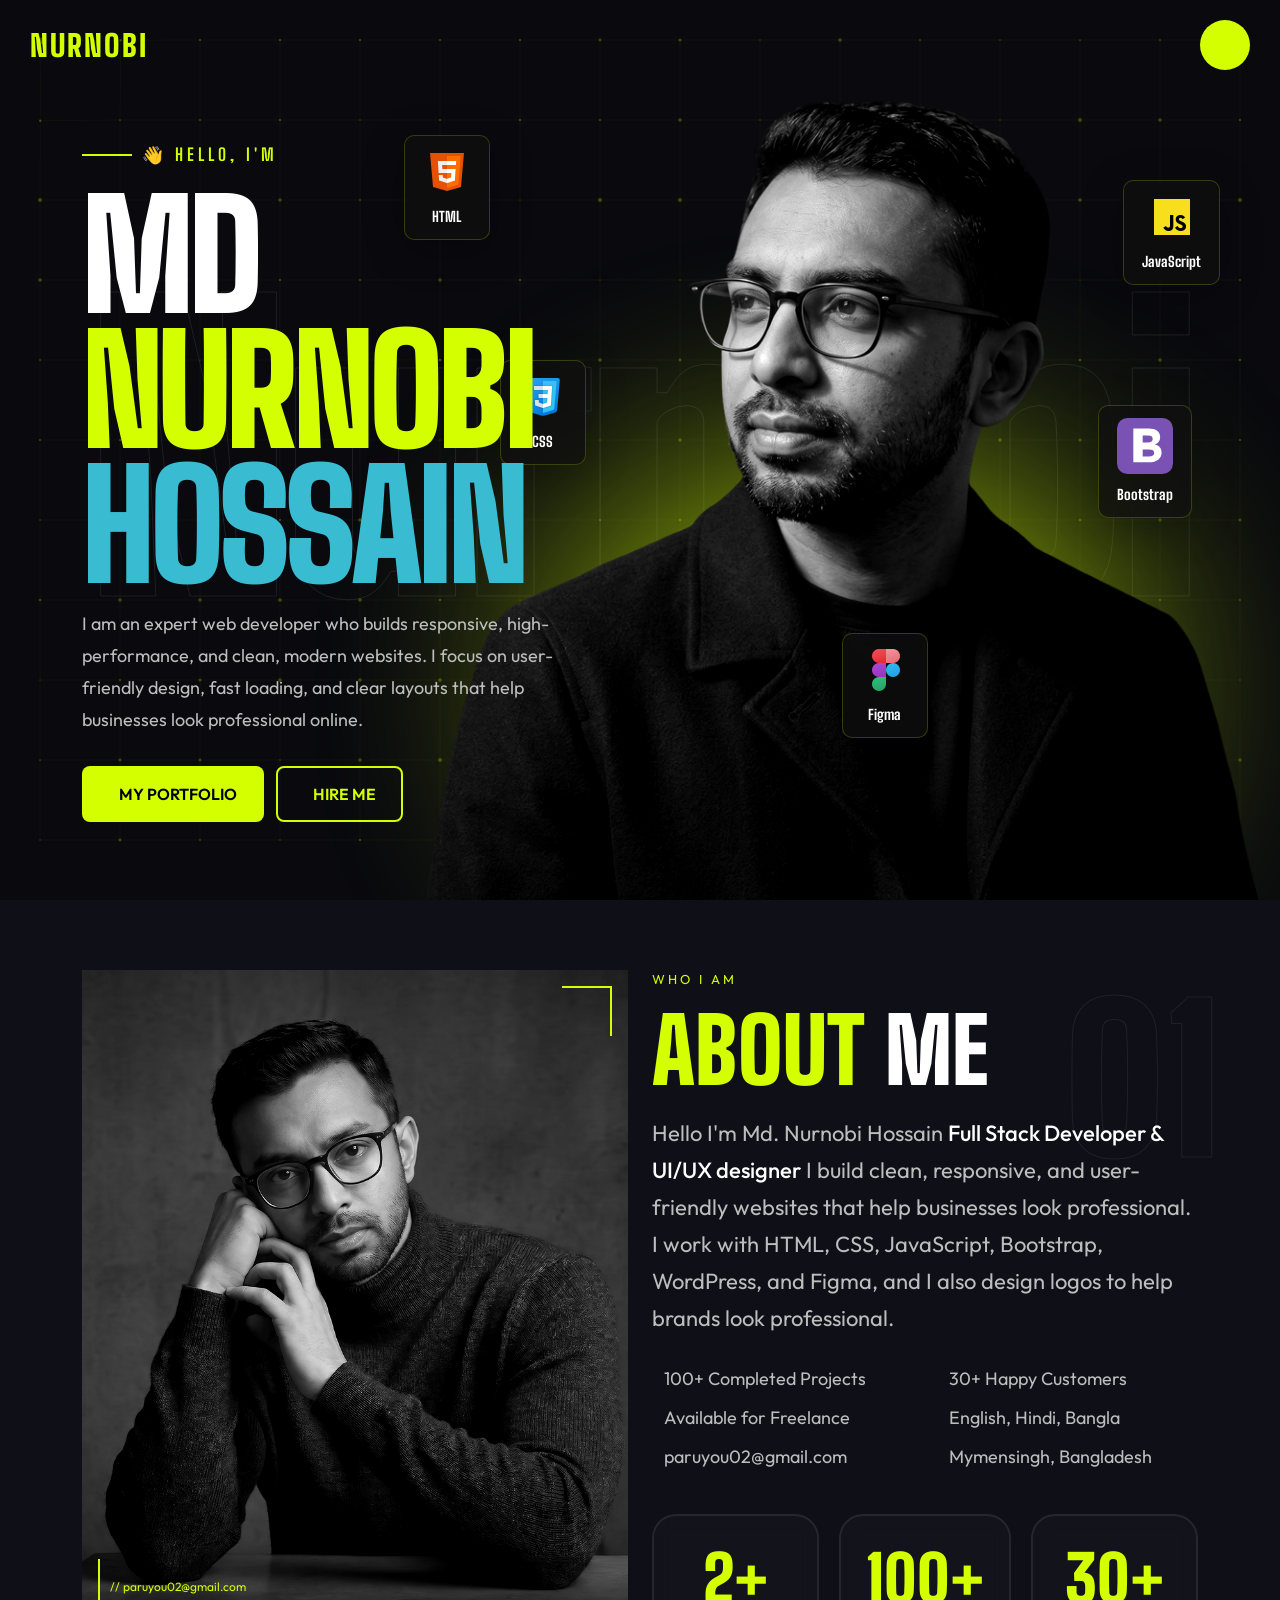
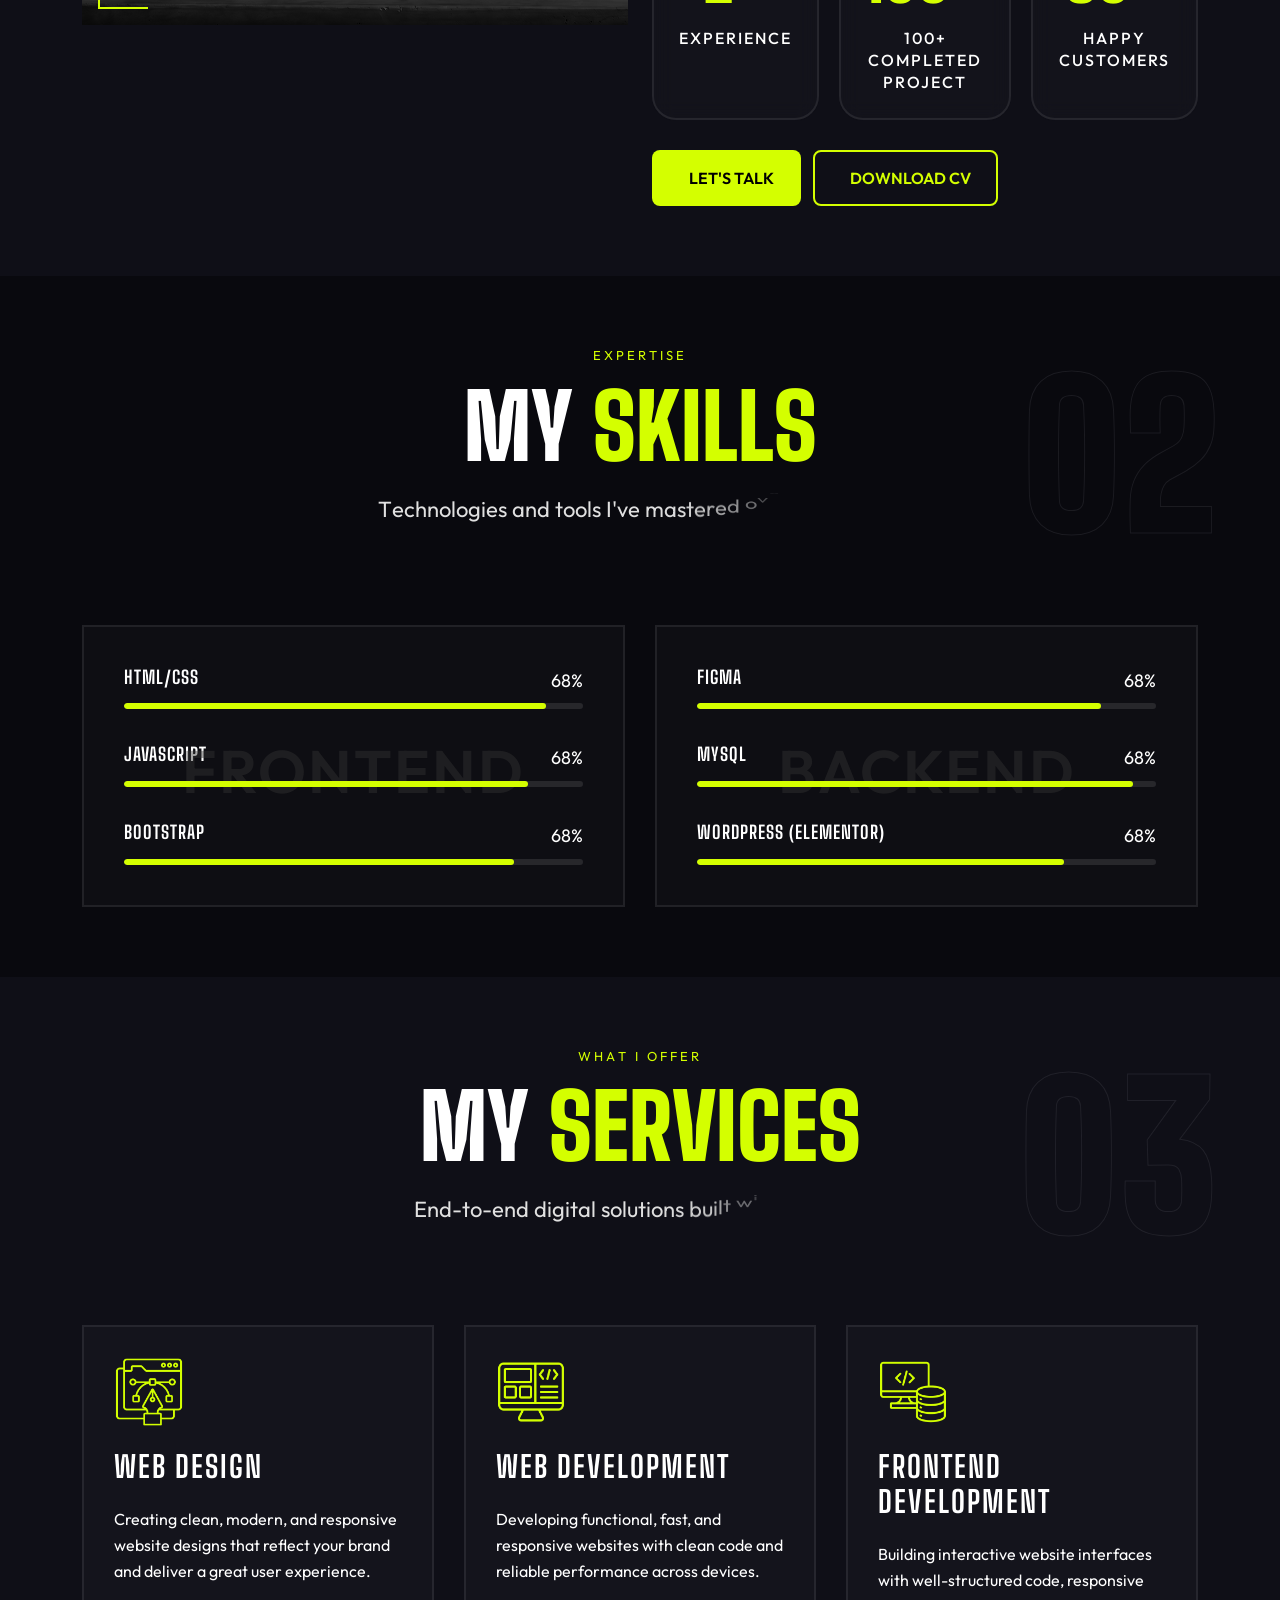
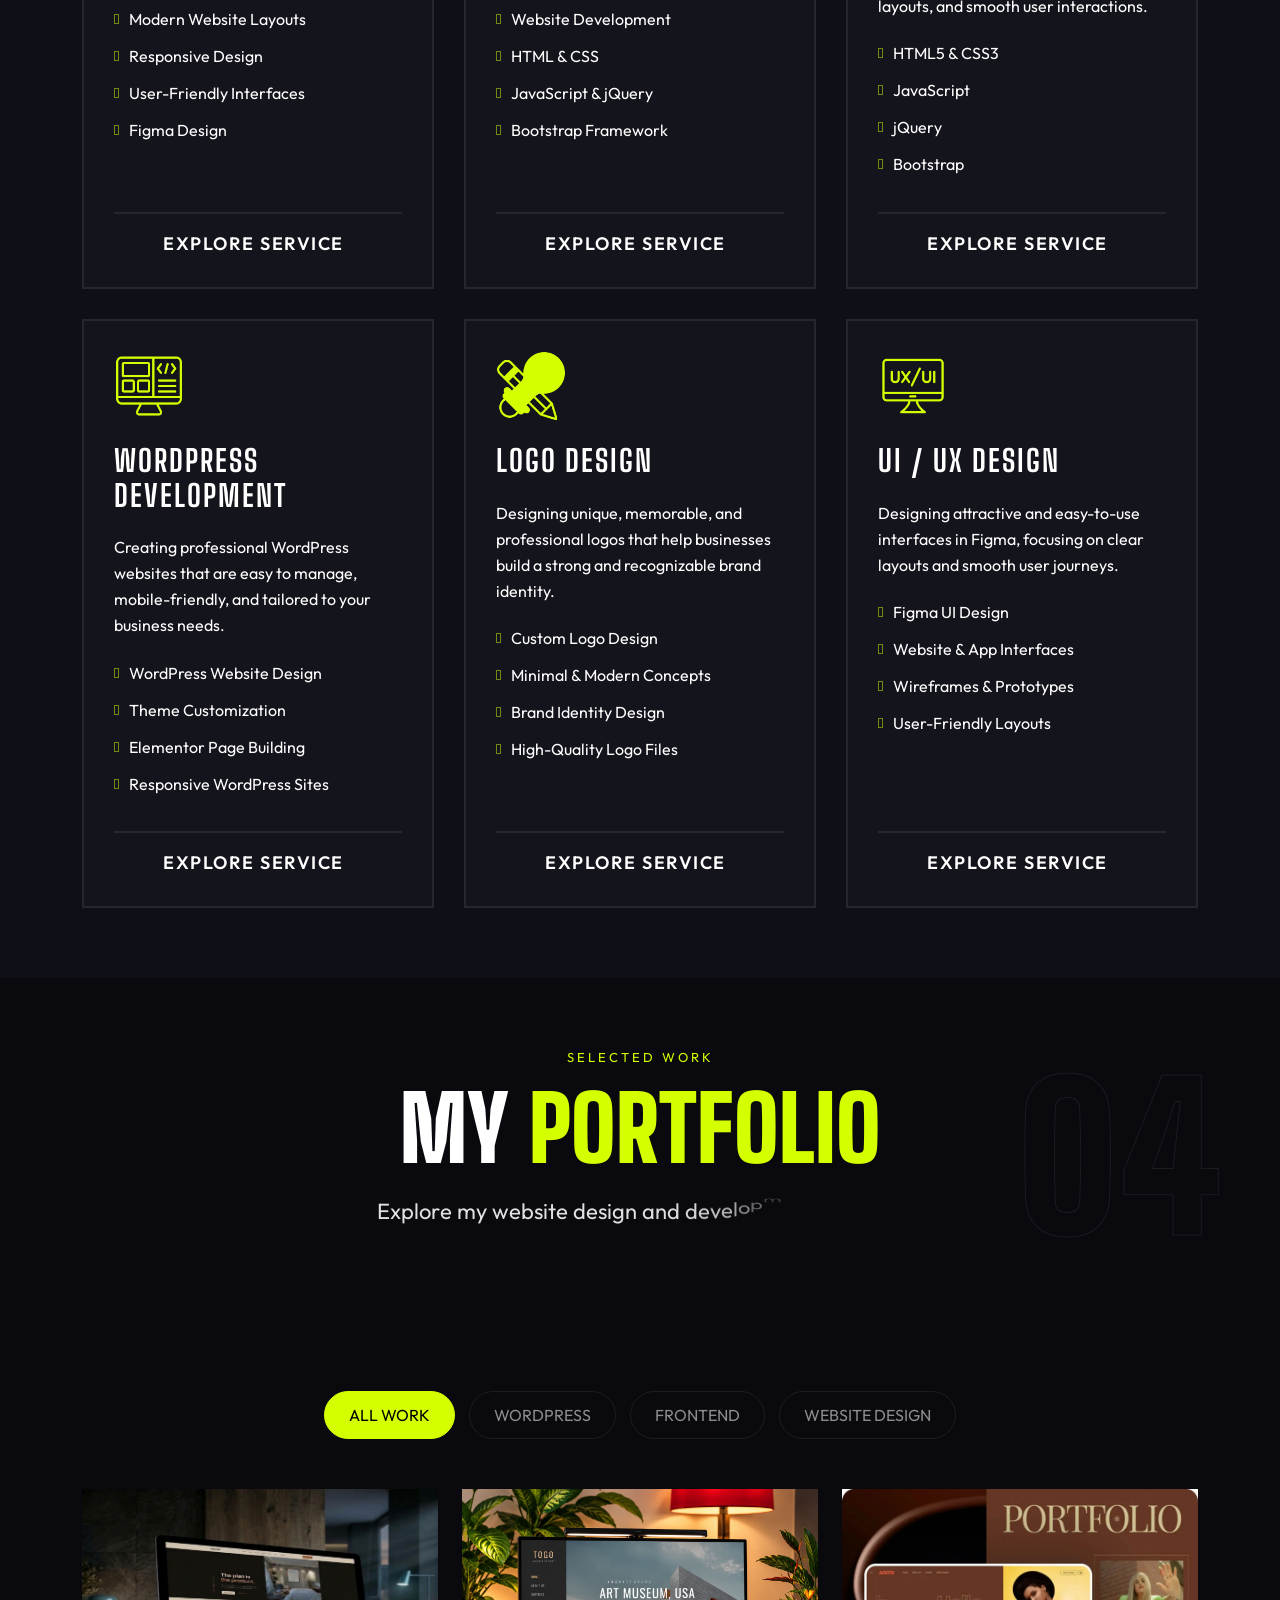
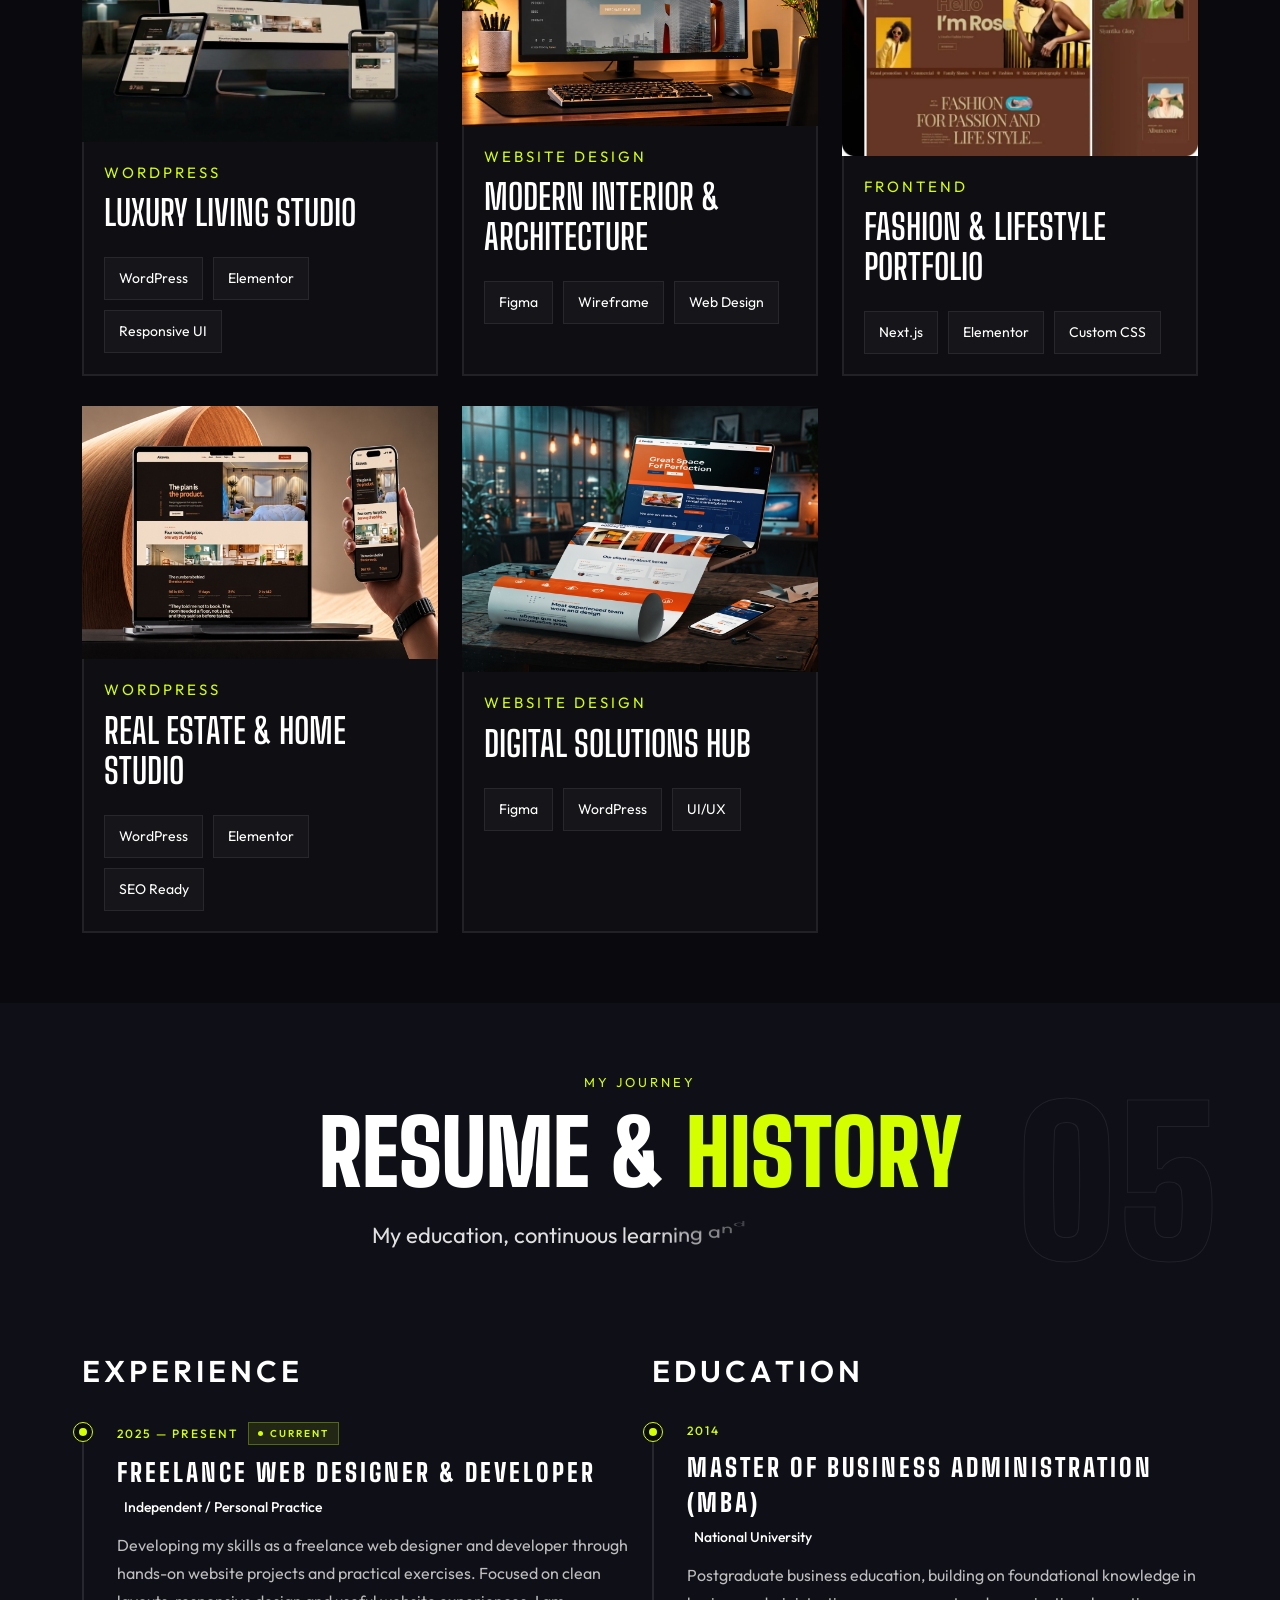
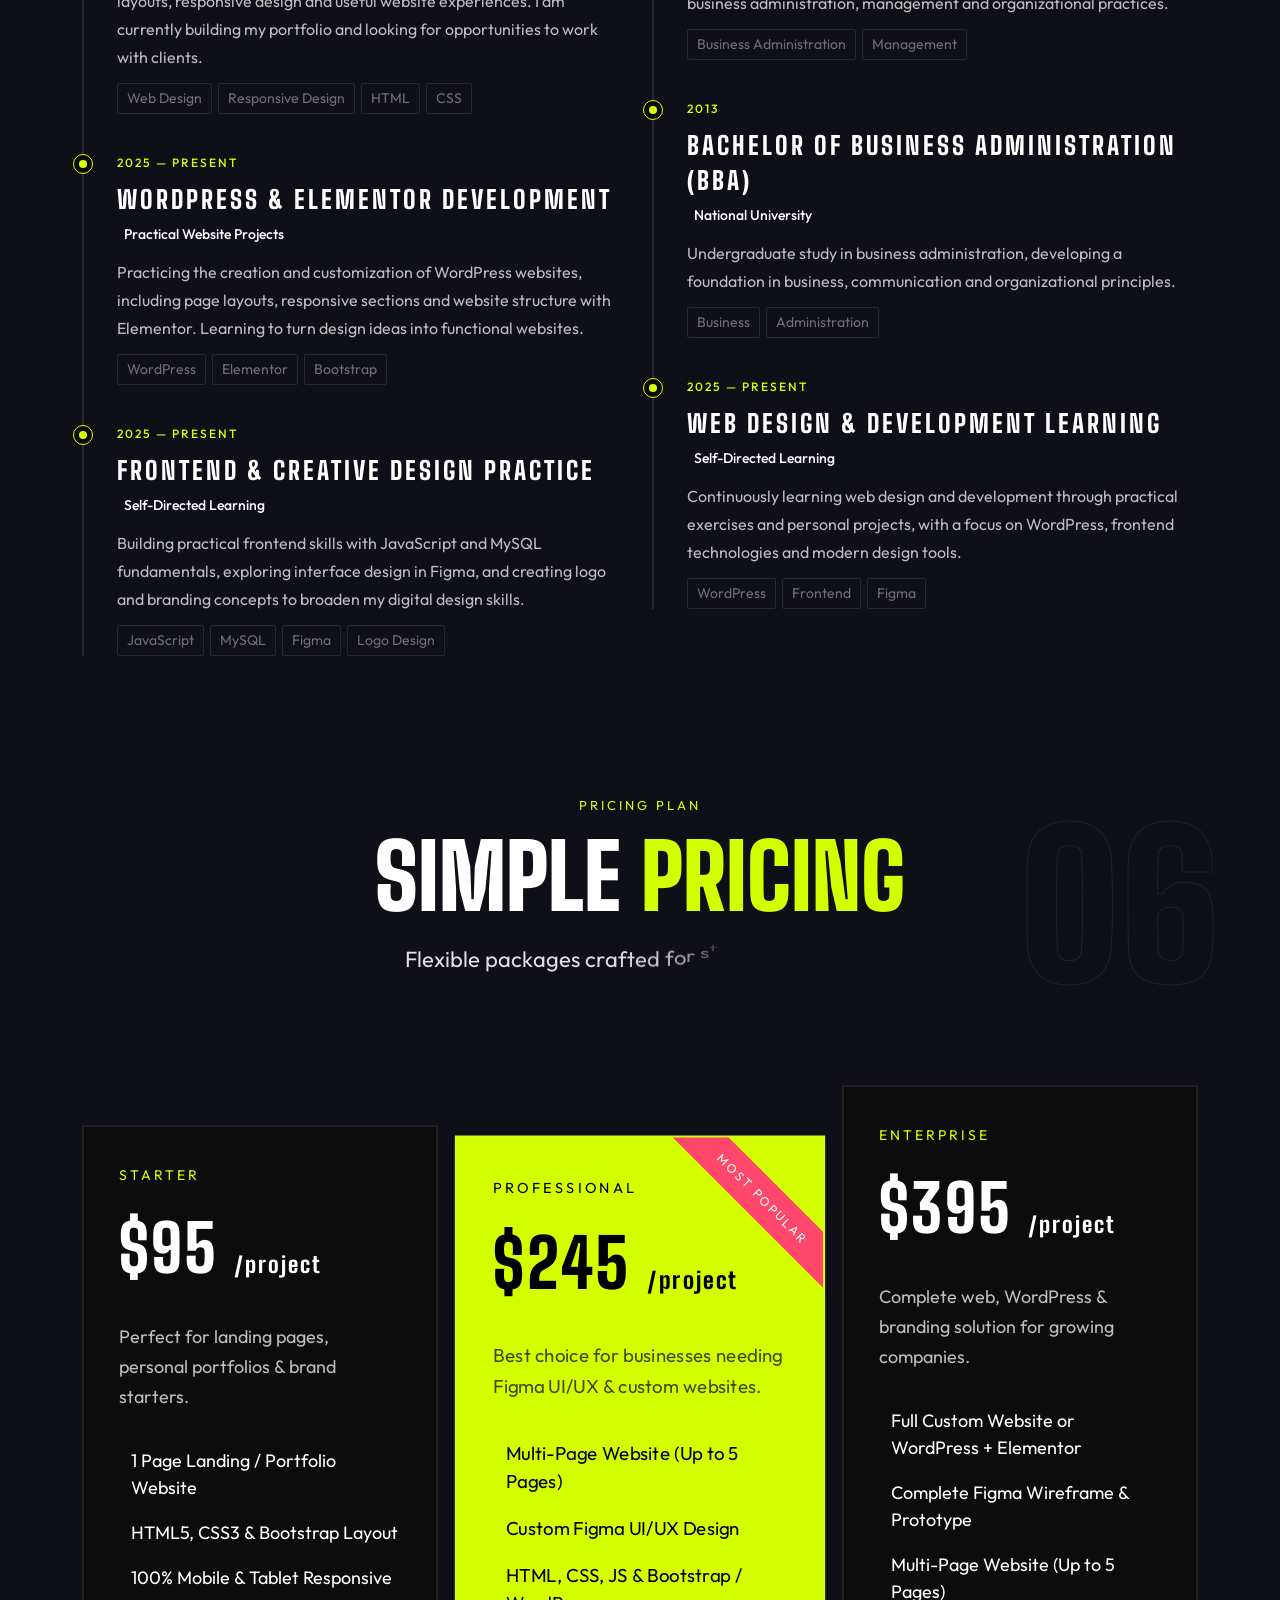
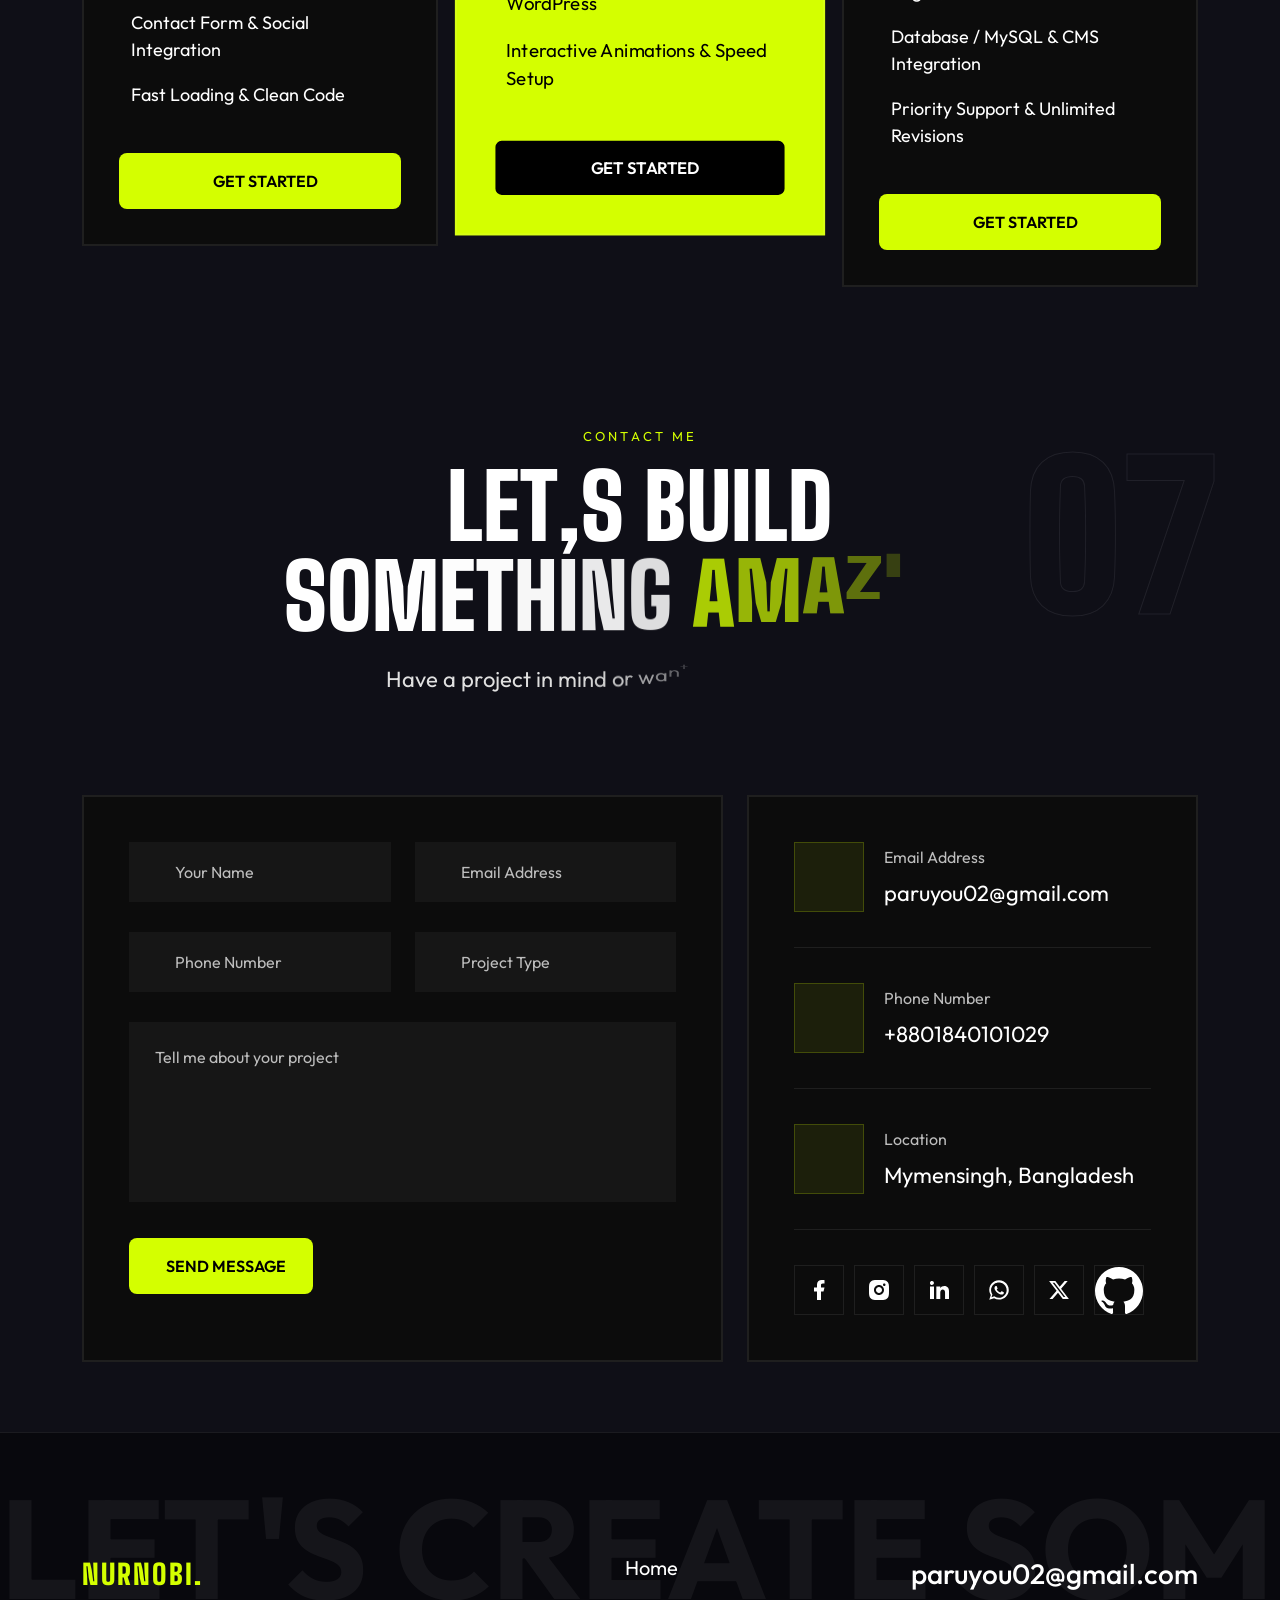
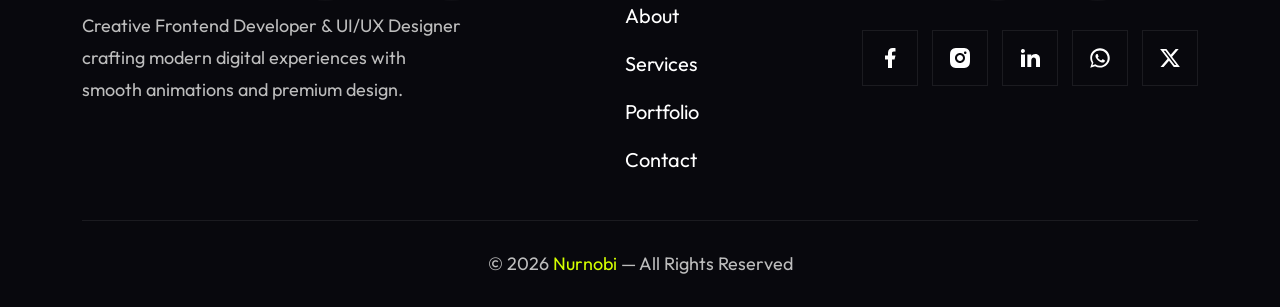
==== index.html @ 707a79cc "Add files via upload" ====
<!DOCTYPE html>
<html lang="en">


<meta http-equiv="content-type" content="text/html;charset=UTF-8" />
<head>
    <meta charset="UTF-8">

    <meta name="viewport" content="width=device-width, initial-scale=1.0">
    <title> Devnunobi Portfolio</title>
    <link rel="icon" type="image/x-icon" href="assets/images/home/favicon.png">
    <link rel="preconnect" href="https://fonts.googleapis.com/">
    <link rel="preconnect" href="https://fonts.gstatic.com/" crossorigin>
    <link
        href="https://fonts.googleapis.com/css2?family=Big+Shoulders:opsz,wght@10..72,100..900&amp;family=Outfit:wght@100..900&amp;display=swap"
        rel="stylesheet">
    <link rel="stylesheet" href="../../../cdn.jsdelivr.net/npm/%40tabler/icons-webfont%40latest/dist/tabler-icons.min.css">
    <link rel="stylesheet" href="assets/css/bootstrap.min.css">
    <link rel="stylesheet" href="assets/css/swiper.min.css" />
    <link rel="stylesheet" href="assets/css/style.css">
    <link rel="stylesheet" href="assets/css/media-query.css">
</head>

<body>
    <!-- ======================== Preloader ========================== -->
    <div id="preloader">
        <p class="loader-logo">
            <span>N</span>
            <span>U</span>
            <span>R</span>
            <span>N</span>
            <span>O</span>
            <span>B</span>
            <span>I</span>
            
        </p>
    </div>
    <!-- ======================== Header ========================== -->
    <header id="nav">
        <a class='nav-logo' href='index.html'>Nurnobi</a>
        <button class="menu-toggle">
            <i class="ti ti-menu-2"></i>
        </button>
    </header>
    <div class="side-menu">
        <a href="#hero" class="nav-link"><i class="ti ti-home"></i>Home</a>
        <a href="#about" class="nav-link"><i class="ti ti-user"></i>About</a>
        <a href="#skills" class="nav-link"><i class="ti ti-code"></i>Skills</a>
        <a href="#services" class="nav-link"><i class="ti ti-layout-grid"></i>Services</a>
        <a href="#projects" class="nav-link"><i class="ti ti-briefcase"></i>Portfolio</a>
        <a href="#resume" class="nav-link"><i class="ti ti-file-text"></i>Resume</a>
     
        <a href="#pricing" class="nav-link"><i class="ti ti-tag"></i>Pricing</a>
       
        <a href="#contact" class="nav-link"><i class="ti ti-mail"></i>Contact</a>
    </div>
    <!-- ======================== HERO Section ========================== -->
    <!-- ======================== HERO Section ========================== -->
    <section id="hero">
        <canvas id="hero-canvas"></canvas>
        <div class="hero-bg-word">Nurnobi</div>
        <div class="container">
            <div class="row">
                <div class="col-lg-6">
                    <div class="hero-inner">
                        <p class="hero-tag">👋 HELLO, I'M</p>
                        <h1 class="hero-name">
                            <span class="l1" id="hl1">Md</span>
                            <span class="l2" id="hl2">Nurnobi</span>
                            <span class="l3" id="hl3">Hossain</span>
                        </h1>
                        <div class="hero-bottom">
                            <p class="hero-tagline">
                               I am an expert web developer who builds responsive, high-performance, and clean, modern websites. I focus on user-friendly design, fast loading, and clear layouts that help businesses look professional online.
                            </p>
                            <div class="hero-cta-row">
                                <a class="btn-quote" href="#projects">
                                    <i class="ti ti-briefcase"></i> My Portfolio
                                </a>
                                <a class="btn-quote btn-trasp" href="#contact">
                                    <i class="ti ti-download"></i> Hire Me
                                </a>
                            </div>
                        </div>
                    </div>
                </div>
                <div class="col-lg-6">
                    <div class="hero-person-main">
                        <!-- BACK GLOW -->
                        <div class="hero-person-glow"></div>
                        <div class="tech-badge html">
                            <img src="assets/images/home/html.png" alt="html">
                            HTML
                        </div>
                        <div class="tech-badge css">
                            <img src="assets/images/home/css.png" alt="css">
                            CSS
                        </div>
                        <div class="tech-badge js">
                            <img src="assets/images/home/javascript.png" alt="javascript">
                            JavaScript
                        </div>
                        <div class="tech-badge react">
                            <img src="assets/images/home/bootstrap.svg" alt="Bootstrap">
                            Bootstrap
                        </div>
                        <div class="tech-badge figma">
                            <img src="assets/images/home/figma.png" alt="figma">
                            Figma
                        </div>
                        <!-- PERSON IMAGE -->
                        <img class="heroImgPerson" src="assets/images/home/heroImg.png" alt="heroImg">
                    </div>
                </div>
            </div>
        </div>
    </section>
    <!-- ======================== ABOUT Section ========================== -->
   <section id="about" class="section-pad  page-top-padding">
        <div class="container">
            <p class="sec-num">01</p>
            <div class="row about-row">
                <div class="col-xl-6 ">
                    <div class="portrait-frame reveal">
                        <div class="portrait-placeholder">
                            <img src="assets/images/home/profile-img.png" alt="profile-img">
                        </div>
                        <div class="portrait-overlay">
                            <a href="#" class="portrait-badge">// paruyou02@gmail.com</a>
                        </div>
                    </div>
                </div>
                <div class="col-xl-6">
                    <div class="about-info reveal">
                        <p class="eyebrow abutwho rotate-text">Who I Am</p>
                        <h2 class="big-title rotate-text"><em>About</em> Me</h2>
                        <p class="about-bio">Hello I'm Md. Nurnobi Hossain <strong> Full Stack Developer & UI/UX designer</strong>  I build clean, responsive, and user-friendly websites that help businesses look professional. I work with HTML, CSS, JavaScript, Bootstrap, WordPress, and Figma, and I also design logos to help brands look professional.
                        </p>
                        <div class="row about-mel-datils">
                            <div class="col-md-6">
                                <ul>
                                    <li><i class="ti ti-briefcase"></i> 100+ Completed Projects</li>
                                    <li><i class="ti ti-brand-upwork"></i> Available for Freelance</li>
                                    <li><i class="ti ti-mail"></i> paruyou02@gmail.com</li>
                                </ul>
                            </div>
                            <div class="col-md-6">
                                <ul>
                                    <li><i class="ti ti-users-group"></i> 30+ Happy Customers</li>
                                    <li><i class="ti ti-language"></i> English, Hindi, Bangla</li>
                                    <li class="mb-0"><i class="ti ti-map-pin"></i> Mymensingh, Bangladesh</li>
                                </ul>
                            </div>
                        </div>
                        <div class="about-right">
                            <div class="about-card">
                                <h2 class="counter" data-count="2">0</h2>
                                <h3>Experience</h3>
                            </div>
                            <div class="about-card">
                                <h2 class="counter" data-count="100+">0</h2>
                                <h3>100+ Completed Project</h3>
                            </div>
                            <div class="about-card">
                                <h2 class="counter" data-count="30+">0</h2>
                                <h3>Happy Customers</h3>
                            </div>
                        </div>
                        <div class="hero-cta-row about-buton-main">
                            <a class="btn-quote" href="#">
                                <i class="ti ti-mug"></i> Let's Talk
                            </a>
                            <a class="btn-quote btn-trasp" href="assets/pdf/resume.pdf" target="_blank">
                                <i class="ti ti-download"></i> Download CV
                            </a>
                        </div>
                    </div>
                </div>
            </div>
        </div>
    </section>
    <!-- ======================== SKILLS Section ========================== -->
    <section id="skills" class="section-pad">
        <div class="container">
            <p class="sec-num">02</p>
            <p class="eyebrow text-center rotate-text">Expertise</p>
            <h2 class="big-title text-center rotate-text">My <em>Skills</em></h2>
            <p class="lead-text text-center rotate-text">Technologies and tools I've mastered over 2+ years of crafting
                for the web.</p>
            <div class="portfolio-skill-wrapper" id="portfolioSkills">
                <!--  Frontend  -->
                <div class="frontend-box">
                    <h2 class="skill-box-title">frontend</h2>
                    <div class="skill-item-box" data-progress="92">
                        <h3 class="skill-name">Html/css</h3>
                        <div class="skill-percent">
                            <span class="skill-counter">99</span>%
                        </div>
                        <div class="custom-progress-line">
                            <span></span>
                        </div>
                    </div>
                    <div class="skill-item-box" data-progress="88">
                        <h3 class="skill-name">JavaScript </h3>
                        <div class="skill-percent">
                            <span class="skill-counter">70</span>%
                        </div>
                        <div class="custom-progress-line">
                            <span></span>
                        </div>
                    </div>
                    <div class="skill-item-box" data-progress="85">
                        <h3 class="skill-name">Bootstrap</h3>
                        <div class="skill-percent">
                            <span class="skill-counter">85</span>%
                        </div>
                        <div class="custom-progress-line">
                            <span></span>
                        </div>
                    </div>
                    
                </div>
                <!--  Backend  -->
                <div class="backend-box">
                    <h2 class="skill-box-title">Backend</h2>
                    <div class="skill-item-box" data-progress="88">
                        <h3 class="skill-name">Figma</h3>
                        <div class="skill-percent">
                            <span class="skill-counter">92</span>%
                        </div>
                        <div class="custom-progress-line">
                            <span></span>
                        </div>
                    </div>
                    <div class="skill-item-box" data-progress="95">
                        <h3 class="skill-name">MySQL</h3>
                        <div class="skill-percent">
                            <span class="skill-counter">70</span>%
                        </div>
                        <div class="custom-progress-line">
                            <span></span>
                        </div>
                    </div>
                    <div class="skill-item-box" data-progress="80">
                        <h3 class="skill-name">WordPress (Elementor)</h3>
                        <div class="skill-percent">
                            <span class="skill-counter">85</span>%
                        </div>
                        <div class="custom-progress-line">
                            <span></span>
                        </div>
                    </div>
                    
                </div>
            </div>
        </div>
    </section>
    <!-- ======================== SERVICES Section ========================== -->
    <section id="services" class="section-pad">
        <div class="container">
            <p class="sec-num">03</p>
            <p class="eyebrow text-center  rotate-text">What I Offer</p>
            <h2 class="big-title text-center  rotate-text">My <em>Services</em></h2>
            <p class="lead-text text-center  rotate-text">End-to-end digital solutions
                built with extreme precision and creative vision.</p>
            <div class="services-grid">
                <div class="service-card">
                    <div class="card-icon">
                        <img src="assets/images/services/ux-design.png" alt="ux-design">
                    </div>
                    <h3 class="card-title rotate-text">Web Design</h3>
                    <p class="card-desc">Creating clean, modern, and responsive website designs that reflect your brand and deliver a great user experience.</p>
                    <ul class="card-features">
                        <li>Modern Website Layouts</li>
                        <li>Responsive Design</li>
                        <li>User-Friendly Interfaces</li>
                        <li>Figma Design</li>
                    </ul>
                    <button class="card-link open-popup"> Explore Service
                        <i class="ti ti-arrow-up-right"></i>
                    </button>
                </div>
                <div class="service-card">
                    <div class="card-icon">
                        <img src="assets/images/services/front-end-programming.png" alt="front-end-programming">
                    </div>
                    <div class="card-title rotate-text">Web Development</div>
                    <p class="card-desc">Developing functional, fast, and responsive websites with clean code and reliable performance across devices.</p>
                    <ul class="card-features">
                        <li>Website Development</li>
                        <li>HTML & CSS</li>
                        <li>JavaScript & jQuery</li>
                        <li>Bootstrap Framework</li>
                    </ul>
                    <button class="card-link open-popup"> Explore Service
                        <i class="ti ti-arrow-up-right"></i>
                    </button>
                </div>
                <div class="service-card">
                    <div class="card-icon">
                        <img src="assets/images/services/backend-coding.png" alt="backend-coding">
                    </div>
                    <div class="card-title rotate-text">Frontend Development</div>
                    <p class="card-desc">Building interactive website interfaces with well-structured code, responsive layouts, and smooth user interactions.</p>
                    <ul class="card-features">
                        <li>HTML5 & CSS3</li>
                        <li>JavaScript</li>
                        <li>jQuery</li>
                        <li>Bootstrap</li>
                    </ul>
                    <button class="card-link open-popup"> Explore Service
                        <i class="ti ti-arrow-up-right"></i>
                    </button>
                </div>
                <div class="service-card">
                    <div class="card-icon">
                        <img src="assets/images/services/mobile-development.png" alt="mobile-development">
                    </div>
                    <div class="card-title rotate-text">WordPress Development</div>
                    <p class="card-desc">Creating professional WordPress websites that are easy to manage, mobile-friendly, and tailored to your business needs.</p>
                    <ul class="card-features">
                        <li>WordPress Website Design</li>
                        <li>Theme Customization</li>
                        <li>Elementor Page Building</li>
                        <li>Responsive WordPress Sites</li>
                    </ul>
                    <button class="card-link open-popup"> Explore Service
                        <i class="ti ti-arrow-up-right"></i>
                    </button>
                </div>
                <div class="service-card">
                    <div class="card-icon">
                        <img src="assets/images/services/brand-image.png" alt="brand-image">
                    </div>
                    <div class="card-title rotate-text">Logo Design</div>
                    <p class="card-desc">Designing unique, memorable, and professional logos that help businesses build a strong and recognizable brand identity.</p>
                    <ul class="card-features">
                        <li>Custom Logo Design</li>
                        <li>Minimal & Modern Concepts</li>
                        <li>Brand Identity Design</li>
                        <li>High-Quality Logo Files</li>
                    </ul>
                    <button class="card-link open-popup"> Explore Service
                        <i class="ti ti-arrow-up-right"></i>
                    </button>
                </div>
                <div class="service-card">
                    <div class="card-icon">
                        <img src="assets/images/services/seo.png" alt="seo">
                    </div>
                    <div class="card-title rotate-text">UI / UX Design</div>
                    <p class="card-desc">Designing attractive and easy-to-use interfaces in Figma, focusing on clear layouts and smooth user journeys.</p>
                    <ul class="card-features">
                        <li>Figma UI Design</li>
                        <li>Website & App Interfaces</li>
                        <li>Wireframes & Prototypes</li>
                        <li>User-Friendly Layouts</li>
                    </ul>
                    <button class="card-link open-popup"> Explore Service
                        <i class="ti ti-arrow-up-right"></i>
                    </button>
                </div>
                <!-- SERVICE DETAILS MODAL -->
                <div class="service-popup" id="servicePopup">
                    <div class="popup-overlay close-popup"></div>
                    <div class="popup-container">
                        <div class="popup-left">
                            <div class="popup-badge">
                                PREMIUM DIGITAL SERVICE
                            </div>
                            <h2 id="popupTitle">UI / UX Design</h2>
                            <p id="popupDesc">
                                We craft immersive user experiences focused on usability,
                                accessibility, modern aesthetics, and conversion optimization.
                            </p>
                            <div class="popup-features">
                                <div class="feature-box">
                                    <i class="ti ti-layout-grid"></i>
                                    <div>
                                        <h3>Wireframing</h3>
                                        <p>User flow & low-fidelity structure planning.</p>
                                    </div>
                                </div>
                                <div class="feature-box">
                                    <i class="ti ti-palette"></i>
                                    <div>
                                        <h3>Modern UI</h3>
                                        <p>Clean, modern, interactive visual systems.</p>
                                    </div>
                                </div>
                                <div class="feature-box">
                                    <i class="ti ti-device-desktop"></i>
                                    <div>
                                        <h3>Responsive Design</h3>
                                        <p>Perfectly optimized for every screen size.</p>
                                    </div>
                                </div>
                                <div class="feature-box">
                                    <i class="ti ti-brand-figma"></i>
                                    <div>
                                        <h3>Figma Workflow</h3>
                                        <p>Professional component-based design systems.</p>
                                    </div>
                                </div>
                            </div>
                            <div class="popup-tech">
                                <span>Figma</span>
                                <span>Adobe XD</span>
                                <span>Photoshop</span>
                                <span>Illustrator</span>
                            </div>
                            <div class="hero-cta-row">
                                <a class="btn-quote" href="#contact">
                                    <i class="ti ti-phone-outgoing"></i> Start Project
                                </a>
                                <a class="btn-quote btn-trasp" href="#project">
                                    <i class="ti ti-eye"></i> View Portfolio
                                </a>
                            </div>
                        </div>
                        <div class="popup-right">
                            <div class="popup-image-box">
                                <video id="popupVideo" autoplay muted loop playsinline>
                                    <source src="assets/video/video1.mp4" type="video/mp4">
                                </video>
                            </div>
                        </div>
                        <button class="popup-close close-popup">
                            <i class="ti ti-x"></i>
                        </button>
                    </div>
                </div>
            </div>
        </div>
    </section>
    <!-- ======================== PROJECTS  Section ========================== -->
    <section id="projects" class="section-pad">
        <div class="container">
            <p class="sec-num">04</p>
            <p class="eyebrow text-center rotate-text">Selected Work</p>
            <h2 class="big-title text-center rotate-text">My <em>Portfolio</em></h2>
            <p class="lead-text text-center rotate-text">Explore my website design and development projects, featuring WordPress, Elementor, responsive layouts, and frontend development with HTML, CSS, and Bootstrap.</p>
            <!-- FILTER -->
            <div class="work-filter">
                <button class="active" data-filter="all">
                    All Work
                </button>
                <button data-filter="uiux">
                    WordPress
                </button>
                <button data-filter="frontend">
                    Frontend
                </button>
                <button data-filter="fullstack">
                    Website Design
                </button>
                
            </div>
            <div class="row ourwork-row">
                <div class="col-xl-4 col-md-6 d-flex project-col">
                    <div class="work-card" data-category="uiux">
                        <div class="work-thumb green">
                            <img src="assets/images/project/project1.jpg" alt="project1">
                        </div>
                        <a href="#" class="work-content">
                            <span class="work-category">WORDPRESS</span>
                            <h3>LUXURY LIVING STUDIO</h3>
                            <div class="work-tags">
                                <span>WordPress</span>
                                <span>Elementor</span>
                                <span>Responsive UI</span>
                            </div>
                        </a>
                    </div>
                </div>
                <!-- CARD -->
                <div class="col-xl-4 col-md-6 d-flex project-col">
                    <div class="work-card" data-category="fullstack">
                        <div class="work-thumb yellow">
                            <img src="assets/images/project/project2.jpg" alt="project2">
                        </div>
                        <a href="#" class="work-content">
                            <span class="work-category">WEBSITE DESIGN</span>
                            <h3>MODERN INTERIOR & ARCHITECTURE</h3>
                            <div class="work-tags">
                                <span>Figma</span>
                                <span>Wireframe</span>
                                <span>Web Design</span>
                            </div>
                        </a>
                    </div>
                </div>
                <!-- CARD -->
                <div class="col-xl-4 col-md-6 d-flex project-col">
                    <div class="work-card" data-category="frontend">
                        <div class="work-thumb">
                            <img src="assets/images/project/project3.jpg" alt="project3">
                        </div>
                        <a href="#" class="work-content">
                            <span class="work-category">FRONTEND</span>
                            <h3>FASHION & LIFESTYLE PORTFOLIO</h3>
                            <div class="work-tags">
                                <span>Next.js</span>
                                <span>Elementor</span>
                                <span>Custom CSS</span>
                            </div>
                        </a>
                    </div>
                </div>
                <!-- CARD -->
                <div class="col-xl-4 col-md-6 d-flex project-col">
                    <div class="work-card" data-category="uiux">
                        <div class="work-thumb">
                            <img src="assets/images/project/project4.jpg" alt="project4">
                        </div>
                        <a href="#" class="work-content">
                            <span class="work-category">WORDPRESS</span>
                            <h3>REAL ESTATE & HOME STUDIO</h3>
                            <div class="work-tags">
                                <span>WordPress</span>
                                <span>Elementor</span>
                                <span>SEO Ready</span>
                            </div>
                        </a>
                    </div>
                </div>
                <!-- CARD -->
                <div class="col-xl-4 col-md-6 d-flex project-col">
                    <div class="work-card" data-category="fullstack">
                        <div class="work-thumb">
                            <img src="assets/images/project/project5.jpg" alt="project5">
                        </div>
                        <a href="#" class="work-content">
                            <span class="work-category">WEBSITE DESIGN</span>
                            <h3>DIGITAL SOLUTIONS HUB</h3>
                            <div class="work-tags">
                                <span>Figma</span>
                                <span>WordPress</span>
                                <span>UI/UX</span>
                            </div>
                        </a>
                    </div>
                </div>
            </div>
        </div>
    </section>
    <!-- ======================== RESUME Section ========================== -->
    <section id="resume" class="section-pad">
        <div class="container">
            <p class="sec-num">05</p>
            <p class="eyebrow text-center rotate-text">My Journey</p>
            <h2 class="big-title text-center rotate-text">Resume & <em>History</em></h2>
            <p class="lead-text text-center rotate-text">My education, continuous learning and growing journey in web design and development.</p>
            <div class="row rv-tabs">
                <!-- EXPERIENCE PANEL -->
                <div class="col-lg-6">
                    <h2 class="rv-section-label rotate-text">Experience</h2>
                    <div class="rv-tl">
                        <div class="rv-item">
                            <div class="rv-dot"></div>
                            <div class="rv-date">2025 — PRESENT <span class="rv-current"><span class="rv-current-dot"></span>Current</span></div>
                            <div class="rv-role">Freelance Web Designer & Developer</div>
                            <div class="rv-company"><i class="ti ti-briefcase"></i> Independent / Personal Practice</div>
                            <p class="rv-desc">Developing my skills as a freelance web designer and developer through hands-on website projects and practical exercises. Focused on clean layouts, responsive design and useful website experiences. I am currently building my portfolio and looking for opportunities to work with clients.</p>
                            <div class="rv-pills">
                                <span class="rv-pill">Web Design</span><span class="rv-pill">Responsive Design</span><span class="rv-pill">HTML</span><span class="rv-pill">CSS</span>
                            </div>
                        </div>
                        <div class="rv-item">
                            <div class="rv-dot"></div>
                            <div class="rv-date">2025 — PRESENT</div>
                            <div class="rv-role">WordPress & Elementor Development</div>
                            <div class="rv-company"><i class="ti ti-device-desktop"></i> Practical Website Projects</div>
                            <p class="rv-desc">Practicing the creation and customization of WordPress websites, including page layouts, responsive sections and website structure with Elementor. Learning to turn design ideas into functional websites.</p>
                            <div class="rv-pills">
                                <span class="rv-pill">WordPress</span><span class="rv-pill">Elementor</span><span class="rv-pill">Bootstrap</span>
                            </div>
                        </div>
                        <div class="rv-item">
                            <div class="rv-dot"></div>
                            <div class="rv-date">2025 — PRESENT</div>
                            <div class="rv-role">Frontend & Creative Design Practice</div>
                            <div class="rv-company"><i class="ti ti-code"></i> Self-Directed Learning</div>
                            <p class="rv-desc">Building practical frontend skills with JavaScript and MySQL fundamentals, exploring interface design in Figma, and creating logo and branding concepts to broaden my digital design skills.</p>
                            <div class="rv-pills">
                                <span class="rv-pill">JavaScript</span><span class="rv-pill">MySQL</span><span class="rv-pill">Figma</span><span class="rv-pill">Logo Design</span>
                            </div>
                        </div>
                    </div>
                </div>
                <!-- EDUCATION PANEL -->
                <div class="col-lg-6">
                    <h2 class="rv-section-label rotate-text">Education</h2>
                    <div class="rv-tl">
                        <div class="rv-item">
                            <div class="rv-dot"></div>
                            <div class="rv-date">2014</div>
                            <div class="rv-role">Master of Business Administration (MBA)</div>
                            <div class="rv-company"><i class="ti ti-school"></i> National University</div>
                            <p class="rv-desc">Postgraduate business education, building on foundational knowledge in business administration, management and organizational practices.</p>
                            <div class="rv-pills"><span class="rv-pill">Business Administration</span><span class="rv-pill">Management</span></div>
                        </div>
                        <div class="rv-item">
                            <div class="rv-dot"></div>
                            <div class="rv-date">2013</div>
                            <div class="rv-role">Bachelor of Business Administration (BBA)</div>
                            <div class="rv-company"><i class="ti ti-school"></i> National University</div>
                            <p class="rv-desc">Undergraduate study in business administration, developing a foundation in business, communication and organizational principles.</p>
                            <div class="rv-pills"><span class="rv-pill">Business</span><span class="rv-pill">Administration</span></div>
                        </div>
                        <div class="rv-item">
                            <div class="rv-dot"></div>
                            <div class="rv-date">2025 — PRESENT</div>
                            <div class="rv-role">Web Design & Development Learning</div>
                            <div class="rv-company"><i class="ti ti-device-laptop"></i> Self-Directed Learning</div>
                            <p class="rv-desc">Continuously learning web design and development through practical exercises and personal projects, with a focus on WordPress, frontend technologies and modern design tools.</p>
                            <div class="rv-pills"><span class="rv-pill">WordPress</span><span class="rv-pill">Frontend</span><span class="rv-pill">Figma</span></div>
                        </div>
                    </div>
                </div>
            </div>
        </div>
    </section>
    <!-- ======================== PRICING Section ========================== -->
    <section class="pricing-section section-pad" id="pricing">
        <div class="container">
            <p class="sec-num">06</p>
            <p class="eyebrow text-center rotate-text">PRICING PLAN</p>
            <h2 class="big-title text-center rotate-text">
                Simple <em>Pricing</em>
            </h2>
            <p class="lead-text text-center rotate-text">
                Flexible packages crafted for startups, personal brands & growing businesses.
            </p>
            <div class="row pricing-row">
                <div class="col-xl-4 col-md-6">
                    <div class="pricing-card">
                        <div>
                            <div class="pricing-top">
                                <span class="pricing-label">Starter</span>
                                <h2> $95 <span>/project</span></h2>
                                <p> Perfect for landing pages, personal portfolios &amp; brand starters.</p>
                            </div>
                            <ul class="pricing-list">
                                <li>
                                    <i class="ti ti-circle-check"></i>
                                    1 Page Landing / Portfolio Website
                                </li>
                                <li>
                                    <i class="ti ti-circle-check"></i>
                                    HTML5, CSS3 &amp; Bootstrap Layout
                                </li>
                                <li>
                                    <i class="ti ti-circle-check"></i>
                                    100% Mobile &amp; Tablet Responsive
                                </li>
                                <li>
                                    <i class="ti ti-circle-check"></i>
                                    Contact Form &amp; Social Integration
                                </li>
                                <li>
                                    <i class="ti ti-circle-check"></i>
                                    Fast Loading &amp; Clean Code
                                </li>
                            </ul>
                        </div>
                        <a href="#contact" class="btn-quote pricing-btn">
                            <i class="ti ti-arrow-up-right"></i>Get Started
                        </a>
                    </div>
                </div>
                <div class="col-xl-4 col-md-6">
                    <div class="pricing-card active-price">
                        <div>
                            <div class="popular-tag"> MOST POPULAR </div>
                            <div class="pricing-top"> <span class="pricing-label"> Professional</span>
                                <h2> $245 <span>/project</span></h2>
                                <p>Best choice for businesses needing Figma UI/UX &amp; custom websites.</p>
                            </div>
                            <ul class="pricing-list">
                                <li>
                                    <i class="ti ti-circle-check"></i>
                                    Multi-Page Website (Up to 5 Pages)
                                </li>
                                <li>
                                    <i class="ti ti-circle-check"></i>
                                    Custom Figma UI/UX Design
                                </li>
                                <li>
                                    <i class="ti ti-circle-check"></i>
                                    HTML, CSS, JS &amp; Bootstrap / WordPress
                                </li>
                                <li>
                                    <i class="ti ti-circle-check"></i>
                                    Interactive Animations &amp; Speed Setup
                                </li>
                                
                            </ul>
                        </div>
                        <a href="#contact" class="btn-quote btn-trasp pricing-btn-active">
                            <i class="ti ti-arrow-up-right"></i>Get Started
                        </a>
                    </div>
                </div>
                <div class="col-xl-4 col-md-6">
                    <div class="pricing-card">
                        <div>
                            <div class="pricing-top">
                                <span class="pricing-label rotate-text"> Enterprise </span>
                                <h2> $395 <span> /project</span></h2>
                                <p>Complete web, WordPress &amp; branding solution for growing companies.</p>
                            </div>
                            <ul class="pricing-list">
                                <li>
                                    <i class="ti ti-circle-check"></i>
                                    Full Custom Website or WordPress + Elementor
                                </li>
                                <li>
                                    <i class="ti ti-circle-check"></i>
                                    Complete Figma Wireframe &amp; Prototype
                                </li>
                                 <li>
                                    <i class="ti ti-circle-check"></i>
                                    Multi-Page Website (Up to 5 Pages)
                                </li>
                                <li>
                                    <i class="ti ti-circle-check"></i>
                                    Database / MySQL &amp; CMS Integration
                                </li>
                                <li>
                                    <i class="ti ti-circle-check"></i>
                                    Priority Support &amp; Unlimited Revisions
                                </li>
                            </ul>
                        </div>
                        <a href="#contact" class="btn-quote pricing-btn">
                            <i class="ti ti-arrow-up-right"></i>Get Started
                        </a>
                    </div>
                </div>
            </div>
        </div>
    </section>
<section class="contact-section section-pad" id="contact">
        <div class="container">
            <div class="sec-num">07</div>
            <p class="eyebrow text-center rotate-text">
                CONTACT ME
            </p>
            <h2 class="big-title text-center buidlmain rotate-text">
                Let,s Build Something <em>Amazing</em>
            </h2>
            <p class="lead-text text-center rotate-text">
                Have a project in mind or want to collaborate? Let,s create modern digital experiences together.
            </p>
            <div class="row align-items-stretch contact-row">
                <div class="col-lg-7">
                    <div class="contact-form-main">
                        <form>
                            <div class="row">
                                <div class="col-md-6">
                                    <div class="contact-input">
                                        <span class="input-icon">
                                            <i class="ti ti-user"></i>
                                        </span>
                                        <input type="text" placeholder="Your Name">
                                    </div>
                                </div>
                                <div class="col-md-6">
                                    <div class="contact-input">
                                        <span class="input-icon">
                                            <i class="ti ti-mail"></i>
                                        </span>
                                        <input type="email" placeholder="Email Address">
                                    </div>
                                </div>
                                <div class="col-md-6">
                                    <div class="contact-input">
                                        <span class="input-icon">
                                            <i class="ti ti-phone"></i>
                                        </span>
                                        <input type="text" placeholder="Phone Number">
                                    </div>
                                </div>
                                <div class="col-md-6">
                                    <div class="contact-input">
                                        <span class="input-icon">
                                            <i class="ti ti-briefcase"></i>
                                        </span>
                                        <input type="text" placeholder="Project Type">
                                    </div>
                                </div>
                                <div class="col-12">
                                    <div class="contact-input">
                                        <textarea placeholder="Tell me about your project"></textarea>
                                    </div>
                                </div>
                                <div class="col-12">
                                    <button class="btn-quote pricing-btn">
                                        <i class="ti ti-arrow-up-right"></i> Send Message
                                    </button>
                                </div>
                            </div>
                        </form>
                    </div>
                </div>
                <div class="col-lg-5">
                    <div class="contact-info-main">
                        <div class="contact-info-card">
                            <div class="contact-icon">
                                <i class="ti ti-mail"></i>
                            </div>
                            <div>
                                <span>Email Address</span>
                                <a href="mailto:hello@ryannova.com">
                                    paruyou02@gmail.com
                                </a>
                            </div>
                        </div>
                        <div class="contact-info-card">
                            <div class="contact-icon">
                                <i class="ti ti-phone"></i>
                            </div>
                            <div>
                                <span>Phone Number</span>
                                <a href="tel:+910000000000">
                                    +8801840101029
                                </a>
                            </div>
                        </div>
                        <div class="contact-info-card">
                            <div class="contact-icon">
                                <i class="ti ti-map-pin"></i>
                            </div>
                            <div>
                                <span>Location</span>
                                <p>Mymensingh, Bangladesh</p>
                            </div>
                        </div>
                        <div class="contact-social">
                            <a href="https://www.facebook.com/dew.paru" target="_blank">
                                <img src="assets/images/svg/facebook.svg" alt="facebook">
                            </a>
                            <a href="https://www.instagram.com/nurnabi660/" target="_blank">
                                <img src="assets/images/svg/Instagram.svg" alt="instagram">
                            </a>
                            <a href="https://www.linkedin.com/in/devnurnobi/" target="_blank">
                                <img src="assets/images/svg/LinkedIn.svg" alt="linkedin">
                            </a>
                            <a href="https://wa.me/1234567890" target="_blank">
                                <img src="assets/images/svg/whatsapp.svg" alt="whatsapp">
                            </a>
                            <a href="https://x.com/nurnobi898" target="_blank">
                                <img src="assets/images/svg/Twitter.svg" alt="Twitter">
                            </a>
                             <a href="https://github.com/devnurnobi" target="_blank">
                                <img src="assets/images/svg/github.svg" alt="github">
                            </a>


                        </div>
                    </div>
                </div>
            </div>
        </div>
    </section>
    <!-- ======================== FOOTER Section ========================== -->
    <footer class="onepage-footer">
        <div class="footer-marquee">
            <h2>
                LET'S CREATE SOMETHING AMAZING —
                LET'S CREATE SOMETHING AMAZING —
            </h2>
        </div>
        <div class="container">
            <div class="footer-flex">
                <div class="footer-left">
                    <a href="#" class="footer-logo">
                        Nurnobi.
                    </a>
                    <p>
                        Creative Frontend Developer & UI/UX Designer crafting modern digital experiences with smooth
                        animations and premium design.
                    </p>
                </div>
                <!-- CENTER -->
                <div class="footer-center">
                    <ul>
                        <li><a href="#hero">Home</a></li>
                        <li><a href="#about">About</a></li>
                        <li><a href="#service">Services</a></li>
                        <li><a href="#portfolio">Portfolio</a></li>
                        <li><a href="#contact">Contact</a></li>
                    </ul>
                </div>
                <div class="footer-right">
                    <a href="hello%40ryannova.com.html" class="footer-mail">
                        paruyou02@gmail.com
                    </a>
                    <div class="footer-social">
                        <a href="https://www.facebook.com/" target="_blank">
                            <img src="assets/images/svg/facebook.svg" alt="facebook">
                        </a>
                        <a href="https://www.instagram.com/" target="_blank">
                            <img src="assets/images/svg/Instagram.svg" alt="instagram">
                        </a>
                        <a href="https://www.linkedin.com/in/devnurnobi/" target="_blank">
                            <img src="assets/images/svg/LinkedIn.svg" alt="linkedin">
                        </a>
                        <a href="https://wa.me/1234567890" target="_blank">
                            <img src="assets/images/svg/whatsapp.svg" alt="whatsapp">
                        </a>
                        <a href="https://twitter.com/" target="_blank">
                            <img src="assets/images/svg/Twitter.svg" alt="Twitter">
                        </a>
                    </div>
                </div>
            </div>
            <!-- BOTTOM -->
            <div class="footer-bottom">
                <p>© 2026 <a href="#">Nurnobi</a> — All Rights Reserved</p>
            </div>
        </div>
    </footer>
    <a href="#hero" class="scroll-top">
        <span class="scroll-progress"></span>
        <i class="ti ti-arrow-up"></i>
    </a>
    <script src="assets/javascript/jquery.js"></script>
    <script src="assets/javascript/gsap.js"></script>
    <script src="assets/javascript/smooth-scroll.js"></script>
    <script src="assets/javascript/swiper-bundle.min.js"></script>
    <script src="assets/javascript/bootstrap.min.js"></script>
    <script src="assets/javascript/split-text.js"></script>
    <script src="assets/javascript/ScrollTrigger.min.js"></script>
    <script src="assets/javascript/script.js"></script>
</body>


</html>
---- assets/css/style.css ----
/*------------------------------------------------------------------
Project: CODENOVA Portfolio Template
Last change: 01/06/2026
------------------------------------------------------------------ */
/*-----------------------[Table of contents]------------------------
1.Default CSS
2.Preloader CSS
3.Header CSS
4.Button CSS 
5.Hero Section CSS
6.ABOUT SECTION CSS
7.Skills Section CSS 
8.Services Section CSS
9.Project Section CSS
10.Resume Section CSS 
11.Testimonial Section CSS 
12.Pricing Section CSS
13.Blog Section CSS
14.Contact Section CSS 
15.Footer Section CSS
------------------------------------------------------------------ */
/*-----------------------[ 1.Default CSS ]------------------------*/
* {
    margin: 0;
    padding: 0;
    box-sizing: border-box;
    scroll-behavior: smooth;
    font-style: normal;
}
html {
    scroll-behavior: smooth;
}
h1,
h2,
h3,
h4,
h5,
h6,
p {
    margin: 0;
}
a {
    color: inherit;
    text-decoration: none;
}
dl,
ol,
ul {
    margin-top: 0;
    margin-bottom: 0rem;
}
ul {
    padding-left: 0;
}
ul li {
    list-style: none;
}
button {
    border: none;
    cursor: pointer;
}
::-webkit-scrollbar {
    width: 4px;
}
::-webkit-scrollbar-corner {
    display: none;
}
::-webkit-scrollbar-thumb {
    background: transparent;
    background-clip: content-box;
}
::-webkit-scrollbar-track {
    background-color: transparent;
}
button {
    background: transparent;
}
body {
    font-family: var(--font-outfit);
    background: #09090e;
    overflow-x: hidden;
}
:root {
    --font-big: 'Big Shoulders', sans-serif;
    --font-outfit: 'Outfit', sans-serif;
}
.rotate-text {
    display: block;
    width: 100%;
}
.rotate-text .word {
    white-space: nowrap; 
}
.rotate-text .char {
    display: inline-block;
}
section {
    position: relative;
}
.section-pad {
    padding: 100px 0;
}
.eyebrow {
    font-family: var(--font-outfit);
    font-size: 13px;
    letter-spacing: 3px;
    text-transform: uppercase;
    color: #d4ff00;
    margin-bottom: 15px;
    text-align: center;
}
.sec-num {
    font-family: var(--font-big);
    font-size: 200px;
    font-weight: 900;
    color: transparent;
    -webkit-text-stroke: 1px rgba(240, 238, 255, 0.08);
    position: absolute;
    top: 80px;
    right: 60px;
    line-height: 1;
    pointer-events: none;
    user-select: none;
}
/*-----------------------[ 2.Preloader CSS ]------------------------*/
#preloader {
    position: fixed;
    inset: 0;
    background: #050812;
    display: flex;
    align-items: center;
    justify-content: center;
    z-index: 99999;
    transition: opacity .6s ease;
}
#preloader.hide {
    animation: loaderExit .8s ease forwards;
}
@keyframes loaderExit {
    0% {
        opacity: 1;
        transform: scale(1);
    }
    100% {
        opacity: 0;
        transform: scale(1.2);
        visibility: hidden;
    }
}
.loader-logo {
    display: flex;
    gap: 8px;
    font-size: 120px;
    font-weight: 900;
    color: #d4ff00;
    font-family: var(--font-big);
    text-transform: uppercase;
}
.loader-logo span {
    opacity: 0;
    transform: translateY(120px);
    animation: letterReveal .6s forwards;
}
.loader-logo span:nth-child(1) {
    animation-delay: .1s;
}
.loader-logo span:nth-child(2) {
    animation-delay: .2s;
}
.loader-logo span:nth-child(3) {
    animation-delay: .3s;
}
.loader-logo span:nth-child(4) {
    animation-delay: .4s;
}
.loader-logo span:nth-child(5) {
    animation-delay: .5s;
}
.loader-logo span:nth-child(6) {
    animation-delay: .6s;
}
.loader-logo span:nth-child(7) {
    animation-delay: .7s;
}
.loader-logo span:nth-child(8) {
    animation-delay: .8s;
}
@keyframes letterReveal {
    0% {
        opacity: 0;
        transform: translateY(120px);
    }
    100% {
        opacity: 1;
        transform: translateY(0);
    }
}
/*-----------------------[ 3.Header CSS ]------------------------*/
header {
    display: flex;
    align-items: center;
    justify-content: space-between;
    position: fixed;
    top: 0;
    width: 100%;
    z-index: 999;
    padding: 20px 30px;
    transition: all 0.4s ease;
}
header.scrolled {
    background: rgba(10, 10, 10, 0.8);
    backdrop-filter: blur(10px);
    -webkit-backdrop-filter: blur(10px);
}
.nav-logo {
    font-size: 30px;
    font-weight: 900;
    color: #d4ff00;
    letter-spacing: 2px;
    font-family: var(--font-big);
    text-transform: uppercase;
}
.menu-toggle {
    background: #d4ff00;
    width: 50px;
    height: 50px;
    border-radius: 50%;
    font-size: 24px;
    display: flex;
    align-items: center;
    justify-content: center;
}
.nav-link {
    display: flex;
    align-items: center;
    padding: 10px 20px;
    font-size: 18px;
    font-weight: 600;
    letter-spacing: 2px;
    text-transform: uppercase;
    color: #bdbdbd;
    transition: color .2s;
    font-family: var(--font-big);
    gap: 20px;
}
.nav-link:hover {
    color: #d4ff00;
}
.nav-link i {
    width: 40px;
    height: 40px;
    background: rgba(255, 255, 255, .05);
    display: flex;
    align-items: center;
    justify-content: center;
    font-size: 24px;
    border-radius: 6px;
    color: #bdbdbd;
    letter-spacing: 0;
    transition: .4s;
}
.side-menu {
    position: fixed;
    top: 80px;
    right: -300px;
    width: 260px;
    height: auto;
    background: #1e1e1e;
    transition: .4s;
    z-index: 999;
}
.side-menu.active {
    right: 50px;
}
.nav-link.active {
    color: #d4ff00;
}
.nav-link.active i,
.nav-link:hover i {
    background: rgba(212, 255, 0, 0.15);
    color: #d4ff00;
    transform: scale(1.1);
}
/*-----------------------[ 4.Button CSS ]------------------------*/
.btn {
    display: inline-flex;
    align-items: center;
    gap: 10px;
    font-family: var(--font-outfit);
    font-size: 14px;
    font-weight: 600;
    padding: 14px 28px;
    border-radius: var(--r-sm);
    transition: transform .4s, box-shadow .4s;
    position: relative;
    overflow: hidden;
}
.btn-quote {
    background: #d4ff00;
    border-radius: 8px;
    color: #000;
    font-family: var(--font-outfit);
    padding: 14px 25px;
    font-size: 16px;
    font-weight: 600;
    line-height: 24px;
    overflow: hidden;
    text-transform: uppercase;
    transition: all 0.3s ease;
    position: relative;
    border: 2px solid transparent;
    z-index: 1;
    display: flex;
    align-items: center;
    gap: 10px;
}
.btn-quote:hover {
    border-radius: 0;
    border: 2px solid #FFF;
}
.btn-quote:after {
    position: absolute;
    content: "";
    width: 100%;
    height: 0;
    top: 0;
    left: 0;
    z-index: -1;
    border-radius: 0;
    background-color: #FFF;
    transition: all 0.3s ease;
}
.btn-quote:hover:after {
    top: auto;
    bottom: 0;
    height: 100%;
}
.btn-quote i {
    font-size: 24px;
}
/* ========= Transparent Btn  =============== */
.btn-trasp {
    background: transparent;
    color: #d4ff00;
    border: 2px solid #d4ff00;
    border-radius: 8px;
}
.btn-trasp:hover {
    color: #000;
    border-radius: 0;
    border: 2px solid #d4ff00;
}
.btn-trasp:after {
    position: absolute;
    content: "";
    width: 100%;
    height: 0;
    top: 0;
    left: 0;
    z-index: -1;
    border-radius: 0;
    background-color: #d4ff00;
    transition: all 0.3s ease;
}
.btn-trasp:hover:after {
    top: auto;
    bottom: 0;
    height: 100%;
}
/*-----------------------[ 5.Hero Section CSS ]------------------------*/
#hero {
    min-height: 100vh;
    display: flex;
    flex-direction: column;
    overflow: hidden;
    align-items: center;
    justify-content: center;
    padding-top: 60px;
}
#hero-canvas {
    position: fixed;
    inset: 0;
    z-index: 0;
}
.hero-bg-word {
    position: absolute;
    font-family: var(--font-big);
    font-weight: 900;
    font-size: clamp(200px, 30vw, 380px);
    color: transparent;
    -webkit-text-stroke: 1px rgba(240, 238, 255, 0.18);
    line-height: 1;
    user-select: none;
    pointer-events: none;
    top: 50%;
    left: 50%;
    transform: translate(-50%, -50%);
    white-space: nowrap;
    z-index: 0;
    letter-spacing: -10px;
    opacity: .5;
}
.hero-inner {
    position: relative;
    z-index: 5;
}
.hero-name {
    font-family: var(--font-big);
    font-weight: 900;
    font-size: 175px;
    line-height: .90;
    text-transform: uppercase;
    letter-spacing: -5px;
    margin-bottom: 24px;
    overflow: hidden;
}
.hero-name .l1 {
    display: block;
    color: #fff;
}
.hero-name .l2 {
    display: block;
    color: #d4ff00;
}
.hero-name .l3 {
    display: block;
    color: #39BBD1;
}
.hero-bottom {
    display: flex;
    align-items: flex-end;
    justify-content: space-between;
    gap: 40px;
    flex-wrap: wrap;
}
.hero-tagline {
    font-family: var(--font-outfit);
    font-size: 18px;
    line-height: 32px;
    color: #bdbdbd;
    max-width: 480px;
}
.hero-cta-row {
    display: flex;
    gap: 12px;
    flex-wrap: wrap;
    align-items: center;
}
.hero-person-main {
    position: absolute;
    right: 5%;
    bottom: 0;
    height: 100%;
    display: flex;
    align-items: flex-end;
    justify-content: center;
    z-index: 2;
}
.hero-person-main .heroImgPerson {
    width: 100%;
    height: 95%;
    object-fit: contain;
    position: relative;
    z-index: 2;
    filter: grayscale(100%) contrast(110%);
}
.hero-person-glow {
    position: absolute;
    width: 65%;
    height: 420px;
    background: #d4ff00;
    border-radius: 50%;
    filter: blur(120px);
    opacity: 0.8;
    z-index: 1;
    animation: glowMove 5s ease-in-out infinite alternate;
}
@keyframes glowMove {
    0% {
        transform: scale(1) translateY(0px);
    }
    100% {
        transform: scale(1.15) translateY(-20px);
    }
}
.hero-tag {
    display: inline-flex;
    align-items: center;
    gap: 10px;
    color: #d4ff00;
    font-size: 17px;
    font-weight: 600;
    letter-spacing: 4px;
    text-transform: uppercase;
    margin-bottom: 20px;
    position: relative;
    font-family: var(--font-big);
}
.hero-tag::before {
    content: "";
    width: 50px;
    height: 2px;
    background: #d4ff00;
}
.tech-badge {
    position: absolute;
    display: flex;
    align-items: center;
    gap: 10px;
    padding: 12px 18px;
    border-radius: 10px;
    background: rgba(15, 15, 15, .75);
    border: 1px solid rgba(212, 255, 0, .2);
    backdrop-filter: blur(20px);
    color: #fff;
    font-size: 14px;
    font-weight: 700;
    z-index: 10;
    box-shadow: 0 10px 40px rgba(0, 0, 0, .25);
    animation: floatBadge 4s ease-in-out infinite;
    font-family: var(--font-big);
    flex-direction: column;
}
.tech-badge i {
    color: #d4ff00;
    font-size: 22px;
}
/* Positions */
.tech-badge.html {
    top: 15%;
    left: 0;
}
.tech-badge.css {
    top: 40%;
    left: 71px;
    animation-delay: .5s;
    z-index: 8;
}
.tech-badge.js {
    top: 20%;
    right: 60px;
    animation-delay: 1s;
}
.tech-badge.react {
    top: 45%;
    right: 0;
    animation-delay: 1.5s;
}
.tech-badge.figma {
    bottom: 18%;
    left: 0;
    animation-delay: 2s;
}
@keyframes floatBadge {
    0%,
    100% {
        transform: translateY(0px);
    }
    50% {
        transform: translateY(-12px);
    }
}
.tech-badge:hover {
    border-color: #d4ff00;
    transform: translateY(-8px) scale(1.05);
    box-shadow: 0 0 30px rgba(212, 255, 0, .35);
}
.hero-tech-stack span:hover {
    background: #d4ff00;
    color: #050812;
    transform: translateY(-4px);
    box-shadow: 0 0 25px rgba(212, 255, 0, .4);
}
.hero-tech-stack span {
    animation: floatTech 3s ease-in-out infinite;
}
.hero-tech-stack span:nth-child(2) {
    animation-delay: .2s;
}
.hero-tech-stack span:nth-child(3) {
    animation-delay: .4s;
}
.hero-tech-stack span:nth-child(4) {
    animation-delay: .6s;
}
.hero-tech-stack span:nth-child(5) {
    animation-delay: .8s;
}
@keyframes floatTech {
    0%,
    100% {
        transform: translateY(0);
    }
    50% {
        transform: translateY(-6px);
    }
}
/*-----------------------[ 6.ABOUT SECTION CSS ]------------------------*/
#about {
    background: #0f0f17;
}
.abutwho {
    text-align: left;
}
.portrait-frame {
    position: relative;
    width: 100%;
    aspect-ratio: 5 / 6;
    overflow: hidden;
    border-radius: var(--r-xl);
    transform-style: preserve-3d;
    perspective: 1400px;
    transition: transform 0.2s ease;
}
.portrait-placeholder {
    width: 100%;
    height: 100%;
    transition:
        transform 0.25s ease-out,
        filter 0.4s ease;
    will-change: transform;
}
.portrait-placeholder img {
    width: 100%;
    height: 100%;
    object-fit: cover;
    display: block;
    transition:
        transform 0.5s ease,
        filter 0.5s ease;
    filter: grayscale(100%) contrast(110%);
}
.portrait-frame:hover .portrait-placeholder img {
    transform: scale(1.08);
}
.portrait-overlay {
    position: absolute;
    bottom: 0;
    left: 0;
    right: 0;
    padding: 28px;
    background: linear-gradient(to top, rgba(0, 0, 0, .83) 0%, transparent 100%);
}
.portrait-badge {
    font-family: var(--font-mono);
    font-size: 12px;
    color: #d4ff00;
}
.portrait-badge:hover {
    color: #FFF;
}
.portrait-frame::before {
    content: '';
    position: absolute;
    top: 16px;
    right: 16px;
    width: 50px;
    height: 50px;
    border-top: 2px solid #d4ff00;
    border-right: 2px solid #d4ff00;
    border-radius: 0 var(--r-md) 0 0;
    z-index: 2;
}
.portrait-frame::after {
    content: '';
    position: absolute;
    bottom: 16px;
    left: 16px;
    width: 50px;
    height: 50px;
    border-bottom: 2px solid #d4ff00;
    border-left: 2px solid #d4ff00;
    border-radius: 0 0 0 var(--r-md);
    z-index: 2;
}
.big-title {
    font-family: var(--font-big);
    font-size: 90px;
    font-weight: 900;
    line-height: 90px;
    text-transform: uppercase;
    margin-bottom: 20px;
    color: #fff;
}
.big-title em {
    color: #d4ff00;
}
.about-mel-datils ul li {
    color: #bdbdbd;
    font-size: 18px;
    line-height: 24px;
    font-weight: 400;
    display: flex;
    align-items: center;
    gap: 12px;
    margin-bottom: 15px;
}
.about-mel-datils ul i {
    font-size: 24px;
    color: #d4ff00;
}
.about-bio {
    font-family: var(--font-outfit);
    font-size: 22px;
    line-height: 37px;
    font-weight: 400;
    color: #bdbdbd;
    margin-bottom: 30px;
}
.about-bio strong {
    color: #FFF;
    font-weight: 500;
}
.about-right {
    display: grid;
    grid-template-columns: repeat(3, 1fr);
    gap: 20px;
    margin: 30px 0;
}
.about-card {
    padding: 25px;
    border: 2px solid rgba(255, 255, 255, 0.08);
    background: rgba(255, 255, 255, 0.02);
    backdrop-filter: blur(10px);
    border-radius: 24px;
    transition: 0.4s;
    text-align: center;
}
.about-card:hover {
    transform: translateY(-10px);
    border-color: #d4ff00;
    background: rgba(212, 255, 0, 0.07);
}
.about-card h3 {
    color: #FFF;
    font-size: 16px;
    line-height: 22px;
    letter-spacing: 2px;
    text-transform: uppercase;
}
.about-card h2 {
    font-family: var(--font-big);
    font-size: 64px;
    font-weight: 900;
    color: #d4ff00;
    margin-bottom: 10px;
}
/*-----------------------[ 7.Skills Section CSS ]------------------------*/
#skills {
    background: #09090e;
}
.lead-text {
    font-family: var(--font-outfit);
    font-size: 22px;
    line-height: 37px;
    font-weight: 400;
    color: #E0E0E0;
    max-width: 540px;
}
.portfolio-skill-wrapper {
    display: flex;
    align-items: center;
    gap: 30px;
    padding-top: 60px;
}
.frontend-box,
.backend-box {
    border: 2px solid rgba(255, 255, 255, 0.08);
    background: rgba(255, 255, 255, 0.02);
    padding: 40px;
    width: 100%;
    position: relative;
}
.skill-box-title {
    color: #34343470;
    font-size: 60px;
    font-weight: 600;
    text-transform: uppercase;
    letter-spacing: 2px;
    position: absolute;
    top: 52%;
    left: 50%;
    transform: translate(-50%, -50%);
}
.skill-item-box {
    margin-bottom: 35px;
}
.skill-item-box:last-child {
    margin-bottom: 0;
}
.skill-name {
    font-family: var(--font-big);
    color: #FFF;
    font-size: 18px;
    font-weight: 600;
    float: left;
    text-transform: uppercase;
    letter-spacing: 1px;
    margin-bottom: 15px;
}
.skill-percent {
    float: right;
    color: #fff;
    font-size: 18px;
}
.custom-progress-line {
    position: relative;
    height: 6px;
    background: rgba(255, 255, 255, 0.1);
    border-radius: 50px;
    clear: both;
    overflow: hidden;
}
.custom-progress-line span {
    position: absolute;
    left: 0;
    top: 0;
    width: 0;
    height: 100%;
    border-radius: 50px;
    background: #d4ff00;
}
.skill-item-box.active .custom-progress-line span {
    animation: skillFillAnimation 1.8s ease forwards;
}
@keyframes skillFillAnimation {
    from {
        width: 0;
    }
    to {
        width: var(--progress-width);
    }
}
.text-center {
    text-align: center;
}
.eyebrow.text-center {
    justify-content: center;
}
p.lead-text.text-center {
    margin: 0 auto;
}
/*-----------------------[ 8.Services Section CSS ]------------------------*/
#services {
    background: #0f0f17;
}
.services-grid {
    display: grid;
    grid-template-columns: repeat(3, 1fr);
    gap: 30px;
    animation: fadeUp .7s .46s cubic-bezier(.16, 1, .3, 1) forwards;
    margin-top: 60px;
}
.service-card {
    position: relative;
    padding: 30px;
    border: 2px solid rgba(255, 255, 255, 0.08);
    background: rgba(255, 255, 255, 0.02);
    overflow: hidden;
    transition: background .35s, border-color .35s;
    display: flex;
    flex-direction: column;
    gap: 1.4rem;
}
.service-card::before {
    content: '';
    position: absolute;
    inset: 0;
    background: linear-gradient(to top, rgba(200, 255, 0, .055) 0%, transparent 70%);
    opacity: 0;
    transition: opacity .4s;
    z-index: -1;
}
.service-card:hover::before {
    opacity: 1
}
.service-card:hover {
    background: #0c0c0c;
    border: 2px solid #d4ff00;
    z-index: 2;
}
.card-icon img {
    width: 70px;
    filter: brightness(0) saturate(100%) invert(88%) sepia(93%) saturate(4179%) hue-rotate(13deg) brightness(103%) contrast(104%);
}
.card-title {
    font-size: 30px;
    font-weight: 600;
    text-transform: uppercase;
    letter-spacing: 2px;
    line-height: 1.15;
    transition: all 0.3s ease-in-out;
    font-family: var(--font-big);
    color: #fff;
}
.service-card:hover .card-title {
    color: #d4ff00;
    letter-spacing: 3px;
}
.card-desc {
    font-size: 16px;
    font-weight: 400;
    color: #FFF;
    line-height: 26px;
    font-family: var(--font-outfit);
}
.card-features li {
    position: relative;
    display: flex;
    align-items: center;
    gap: 10px;
    margin-bottom: 12px;
    font-size: 16px;
    line-height: 25px;
    font-weight: 400;
    font-family: var(--font-outfit);
    color: #FFF;
}
.card-features li::before {
    content: "\eb0c";
    font-family: "tabler-icons";
    font-size: 15px;
    color: #d4ff00;
    display: inline-block;
}
.card-link {
    display: inline-flex;
    align-items: center;
    justify-content: center;
    gap: .55rem;
    font-size: 18px;
    font-weight: 600;
    letter-spacing: 1.5px;
    text-transform: uppercase;
    color: var(--lime);
    padding-top: 1rem;
    border-top: 2px solid rgba(255, 255, 255, 0.08);
    transition: color .25s, border-color .25s;
    margin-top: auto;
    color: #FFF;
}
.service-card:hover .card-link {
    color: #d4ff00;
    border-color: rgba(200, 255, 0, .2)
}
.card-link i {
    font-size: 24px;
}
/* ==========================  SERVICE POPUP ================================ */
.service-popup {
    position: fixed;
    inset: 0;
    z-index: 9999;
    display: flex;
    align-items: center;
    justify-content: center;
    visibility: hidden;
    opacity: 0;
    transition: .4s ease;
    padding: 30px;
}
.service-popup.active {
    visibility: visible;
    opacity: 1;
}
.popup-overlay {
    position: absolute;
    inset: 0;
    background: rgba(0, 0, 0, .82);
    backdrop-filter: blur(10px);
}
.popup-container {
    position: relative;
    max-width: 1200px;
    width: 100%;
    height: 90vh;
    background: #0c0c14;
    border: 1px solid rgba(255, 255, 255, .08);
    display: grid;
    grid-template-columns: 1.2fr .9fr;
    overflow: hidden;
    z-index: 3;
    transform: scale(.85) translateY(50px);
    transition: .55s cubic-bezier(.16, 1, .3, 1);
}
.service-popup.active .popup-container {
    transform: scale(1) translateY(0);
}
.popup-left {
    padding: 50px;
    overflow: auto;
}
.popup-badge {
    display: inline-flex;
    padding: 10px 18px;
    border: 1px solid rgba(200, 255, 0, .15);
    background: rgba(200, 255, 0, .05);
    color: #d4ff00;
    font-size: 13px;
    letter-spacing: 2px;
    margin-bottom: 30px;
}
#popupTitle {
    font-size: 68px;
    line-height: 1;
    text-transform: uppercase;
    margin-bottom: 25px;
    color: #fff;
    font-family: var(--font-big);
}
#popupDesc {
    font-size: 18px;
    line-height: 32px;
    color: #bdbdbd;
    margin-bottom: 45px;
    font-family: var(--font-outfit);
}
.popup-features {
    display: grid;
    grid-template-columns: repeat(2, 1fr);
    gap: 20px;
    margin-bottom: 45px;
}
.feature-box {
    border: 1px solid rgba(255, 255, 255, .06);
    padding: 25px;
    transition: .4s ease;
    background: rgba(255, 255, 255, .02);
}
.feature-box:hover {
    border-color: #d4ff00;
    transform: translateY(-5px);
}
.feature-box i {
    font-size: 32px;
    color: #d4ff00;
    margin-bottom: 18px;
    display: inline-block;
}
.feature-box h3 {
    font-size: 20px;
    margin-bottom: 10px;
    color: #fff;
    font-family: var(--font-outfit);
}
.feature-box p {
    color: #a4a4a4;
    line-height: 28px;
    font-family: var(--font-outfit);
}
.popup-tech {
    display: flex;
    flex-wrap: wrap;
    gap: 14px;
    margin-bottom: 45px;
}
.popup-tech span {
    padding: 12px 18px;
    border: 1px solid rgba(255, 255, 255, .08);
    background: rgba(255, 255, 255, .03);
    font-size: 14px;
    transition: .3s;
    color: #bdbdbd;
}
.popup-tech span:hover {
    border-color: #d4ff00;
    color: #d4ff00;
}
.popup-right {
    position: relative;
    background:
        radial-gradient(circle at top,
            rgba(200, 255, 0, .15),
            transparent 60%);
    display: flex;
    align-items: center;
    justify-content: center;
    overflow: hidden;
}
.popup-image-box {
    position: relative;
    width: 100%;
    height: 100%;
    min-height: 100%;
    display: flex;
    align-items: center;
    justify-content: center;
}
#popupVideo {
    width: 100%;
    max-width: 100%;
    object-fit: cover;
}
.popup-close {
    position: absolute;
    top: 20px;
    right: 20px;
    width: 45px;
    height: 45px;
    border: none;
    background: rgba(255, 255, 255, .06);
    color: #fff;
    font-size: 24px;
    cursor: pointer;
    transition: .3s;
}
.popup-close:hover {
    background: #d4ff00;
    color: #000;
    transform: rotate(90deg);
}
@keyframes floatY {
    0%,
    100% {
        transform: translateY(0px);
    }
    50% {
        transform: translateY(-18px);
    }
}
/*-----------------------[ 9.Project Section CSS ]------------------------*/
#projects {
    background: #09090e;
}
.work-filter {
    display: flex;
    gap: 14px;
    flex-wrap: wrap;
    justify-content: center;
    margin: 50px 0;
}
.work-filter button {
    height: 48px;
    padding: 0 24px;
    border-radius: 50px;
    border: 1px solid rgba(255, 255, 255, .08);
    background: transparent;
    color: #8d8d8d;
    font-size: 16px;
    line-height: 26px;
    font-weight: 400;
    text-transform: uppercase;
    cursor: pointer;
    transition: .4s ease;
}
.work-filter button.active,
.work-filter button:hover {
    color: #000;
    border-color: #d4ff00;
    background: #d4ff00;
}
.ourwork-row {
    gap: 30px 0;
}
.project-col {
    transition:
        opacity .45s cubic-bezier(.16, 1, .3, 1),
        transform .45s cubic-bezier(.16, 1, .3, 1),
        filter .45s cubic-bezier(.16, 1, .3, 1);
}
.project-col.hide-project {
    display: none !important;
}
.work-thumb {
    position: relative;
    overflow: hidden;
}
.work-thumb img {
    width: 100%;
    height: 100%;
    object-fit: cover;
    transition: 1s ease;
}
.work-card {
    width: 100%;
    display: flex;
    flex-direction: column;
}
.work-content {
    padding: 20px;
    border: 2px solid rgba(255, 255, 255, 0.08);
    background: rgba(255, 255, 255, 0.02);
    border-top: 0;
    flex: 1;
    display: flex;
    flex-direction: column;
}
.work-category {
    font-family: var(--font-outfit);
    display: inline-block;
    margin-bottom: 9px;
    font-size: 15px;
    letter-spacing: 3px;
    text-transform: uppercase;
    color: #d4ff00;
}
.work-content h3 {
    font-family: var(--font-big);
    color: #FFF;
    font-size: 35px;
    line-height: 40px;
    margin-bottom: 24px;
    text-transform: uppercase;
    transition: .4s;
}
.work-card:hover h3 {
    color: #d4ff00;
}
.work-tags {
    display: flex;
    flex-wrap: wrap;
    gap: 10px;
}
.work-tags span {
    padding: 10px 14px;
    font-size: 14px;
    color: #FFF;
    transition: .35s;
    border: 1px solid rgba(255, 255, 255, .08);
    background: rgba(255, 255, 255, .03);
}
.work-tags span:hover {
    border-color: #d4ff00;
    color: #d4ff00;
}
.work-card:hover img {
    transform: scale(1.06);
}
.work-card {
    transition:
        opacity .35s ease,
        transform .35s ease,
        background .35s ease;
}
/*-----------------------[ 10.Resume Section CSS ]------------------------*/
#resume {
    background: #0f0f17;
}
.rv-tabs {
    margin-top: 60px;
}
.rv-tl {
    position: relative;
}
.rv-tl::before {
    content: '';
    position: absolute;
    left: 0;
    top: 5px;
    bottom: 0;
    width: 2px;
    background: rgba(255, 255, 255, .1);
}
.rv-item {
    position: relative;
    padding: 0 0 40px 35px;
}
.rv-item:nth-last-child(1) {
    padding-bottom: 0;
}
.rv-dot {
    position: absolute;
    left: -9px;
    top: 0px;
    width: 20px;
    height: 20px;
    border-radius: 50%;
    border: 1px solid #d4ff00;
    background: #0a0a0a;
    display: flex;
    align-items: center;
    justify-content: center;
    transition: background .3s;
}
.rv-dot::after {
    content: '';
    width: 8px;
    height: 8px;
    border-radius: 50%;
    background: #d4ff00;
    transition: transform .3s;
}
.rv-item:hover .rv-dot {
    background: rgba(200, 255, 0, .08);
}
.rv-item:hover .rv-dot::after {
    transform: scale(1.3);
}
.rv-date {
    font-size: 12px;
    font-weight: 500;
    letter-spacing: 2px;
    text-transform: uppercase;
    color: #d4ff00;
    margin-bottom: 10px;
    display: flex;
    align-items: center;
    gap: 10px;
}
.rv-date-badge {
    padding: 3px 9px;
    border: 1px solid rgba(200, 255, 0, .3);
    font-size: 12px;
    letter-spacing: 2px;
    color: #d4ff00;
}
.rv-role {
    font-family: var(--font-big);
    font-size: 25px;
    line-height: 35px;
    font-weight: 800;
    letter-spacing: 3px;
    text-transform: uppercase;
    color: #fff;
    margin: 10px 0 5px;
}
.rv-company {
    font-size: 14px;
    line-height: 24px;
    font-weight: 500;
    color: #FFF;
    margin-bottom: 12px;
    display: flex;
    align-items: center;
    gap: 7px;
}
.rv-company i {
    font-size: 18px;
}
.rv-item:hover .rv-company {
    color: #d4ff00;
}
.rv-desc {
    font-size: 16px;
    font-weight: 400;
    line-height: 28px;
    color: #bdbdbd;
}
.rv-pills {
    display: flex;
    flex-wrap: wrap;
    gap: 6px;
    margin-top: 12px;
}
.rv-pill {
    padding: 4px 9px;
    font-size: 14px;
    font-weight: 400;
    border: 1px solid rgba(255, 255, 255, .1);
    color: rgba(255, 255, 255, .4);
    border-radius: 2px;
    transition: border-color .2s, color .2s;
}
.rv-item:hover .rv-pill {
    border-color: rgba(200, 255, 0, .2);
    color: #d4ff00;
}
.rv-current {
    display: inline-flex;
    align-items: center;
    gap: 7px;
    padding: 3px 9px;
    background: rgba(200, 255, 0, .1);
    border: 1px solid rgba(200, 255, 0, .3);
    font-size: 10px;
    font-weight: 600;
    letter-spacing: 2px;
    text-transform: uppercase;
    color: #d4ff00;
}
.rv-current-dot {
    width: 5px;
    height: 5px;
    border-radius: 50%;
    background: #d4ff00;
    animation: blink 1.8s infinite;
}
.rv-section-label {
    font-size: 30px;
    line-height: 41px;
    font-weight: 600;
    letter-spacing: 4px;
    text-transform: uppercase;
    color: #FFF;
    margin-bottom: 30px;
}
/*-----------------------[ 11.Testimonial Section CSS ]------------------------*/
#testimonials {
    position: relative;
    overflow: hidden;
    background: #09090e;
}
.testimonialSwiper {
    padding-top: 60px;
    padding-bottom: 50px;
}
.testimonialSwiper .swiper-slide {
    height: auto;
    display: flex;
}
.testimonial-card {
    border: 2px solid rgba(255, 255, 255, 0.08);
    background: #0f0f17;
    padding: 40px;
    width: 100%;
    height: 100%;
    display: flex;
    flex-direction: column;
    justify-content: space-between;
    min-height: 400px;
}
.quote-icon {
    margin-bottom: 25px;
}
.quote-icon img {
    width: 50px;
}
.testimonial-text {
    color: #fff;
    font-size: 20px;
    line-height: 30px;
    font-weight: 400;
    margin-bottom: 45px;
    flex-grow: 1;
}
.testimonial-user {
    display: flex;
    align-items: center;
    gap: 18px;
}
.testimonial-user-img {
    width: 72px;
    height: 72px;
    border-radius: 50%;
    overflow: hidden;
}
.testimonial-user-img img {
    width: 100%;
    height: 100%;
    object-fit: cover;
}
.testimonial-user-info h3 {
    color: #fff;
    font-size: 22px;
    margin-bottom: 5px;
}
.testimonial-user-info span {
    color: #A0A0A0;
}
.swiper-pagination {
    bottom: 0 !important;
}
.swiper-pagination-bullet {
    width: 12px;
    height: 12px;
    background: #fff;
    opacity: 0.3;
    transition: 0.4s ease;
}
.swiper-pagination-bullet-active {
    width: 30px;
    border-radius: 30px;
    background: #d4ff00;
    opacity: 1;
}
/*-----------------------[ 12.Pricing Section CSS ]------------------------*/
#pricing {
    position: relative;
    overflow: hidden;
    background: #0f0f17;
}
.pricing-row {
    margin-top: 70px;
    align-items: center;
}
.pricing-card {
    position: relative;
    padding: 35px;
    background: #0c0c0c;
    border: 2px solid rgba(255, 255, 255, 0.08);
    overflow: hidden;
    transition: 0.5s ease;
    display: flex;
    flex-direction: column;
    justify-content: space-between;
}
.pricing-card:hover {
    transform: translateY(-12px);
    border-color: #d4ff00;
}
.active-price {
    background: #d4ff00;
    transform: scale(1.04);
}
.active-price:hover {
    transform: scale(1.04) translateY(-10px);
}
.popular-tag {
    position: absolute;
    top: 40px;
    right: -50px;
    background: #FF476C;
    color: #fff;
    font-size: 12px;
    letter-spacing: 2px;
    padding: 10px 50px;
    transform: rotate(45deg);
    text-align: center;
}
.pricing-label {
    display: inline-block;
    color: #d4ff00;
    font-size: 14px;
    letter-spacing: 3px;
    margin-bottom: 25px;
    text-transform: uppercase;
}
.active-price .pricing-label {
    color: #000;
}
.pricing-top h2 {
    font-family: var(--font-big);
    font-weight: 800;
    letter-spacing: 2px;
    color: #fff;
    font-size: 65px;
    line-height: 75px;
    margin-bottom: 20px;
}
.active-price .pricing-top h2 {
    color: #000;
}
.pricing-top h2 span {
    font-size: 22px;
}
.pricing-top p {
    color: #bdbdbd;
    line-height: 30px;
    margin-bottom: 35px;
    font-size: 18px;
}
.active-price .pricing-top p {
    color: rgba(0, 0, 0, 0.7);
}
.pricing-list {
    display: flex;
    flex-direction: column;
    gap: 18px;
    margin-bottom: 45px;
}
.pricing-list li {
    display: flex;
    align-items: center;
    gap: 12px;
    color: #fff;
    font-size: 18px;
}
.active-price .pricing-list li {
    color: #000;
}
.pricing-list li i {
    color: #d4ff00;
    font-size: 20px;
}
.active-price .pricing-list li i {
    color: #000;
}
.pricing-btn {
    justify-content: center;
}
.pricing-btn-active {
    background: #000;
    color: #fff;
    justify-content: center;
}
/*-----------------------[ 13.Blog Section CSS ]------------------------*/
#blog {
    position: relative;
    overflow: hidden;
    background: #09090e;
}
.blog-row {
    margin-top: 60px;
}
.blog-card {
    border: 2px solid rgba(255, 255, 255, 0.08);
    background: #0c0c0c;
    overflow: hidden;
    transition: 0.5s ease;
    position: relative;
}
.blog-card:hover {
    border-color: #d4ff00;
}
.blog-img {
    overflow: hidden;
}
.blog-img img {
    width: 100%;
    height: 100%;
    object-fit: cover;
    transition: 0.8s ease;
}
.blog-card:hover .blog-img img {
    transform: scale(1.1);
}
.blog-date {
    padding: 8px 12px;
    background: #FFF;
    color: #000;
    font-size: 16px;
    line-height: 22px;
    font-weight: 500;
    font-family: var(--font-outfit);
    position: absolute;
    top: 10px;
    left: 10px;
    display: flex;
    align-items: center;
    gap: 5px;
    z-index: 1;
    transition: all 0.4s ease;
}
.blog-date i {
    font-size: 20px;
}
.blog-card:hover .blog-date {
    background: #d4ff00;
}
.blog-content {
    padding: 30px;
}
.blog-content h3 {
    font-family: var(--font-big);
    letter-spacing: 1px;
    color: #fff;
    font-size: 30px;
    line-height: 42px;
    margin-bottom: 20px;
    transition: 0.4s ease;
}
.blog-card:hover .blog-content h3 {
    color: #d4ff00;
}
.blog-content p {
    color: #bdbdbd;
    line-height: 28px;
    margin-bottom: 30px;
    font-size: 18px;
}
.blog-btn {
    display: inline-flex;
    align-items: center;
    gap: 10px;
    color: #d4ff00;
    transition: 0.4s ease;
    font-size: 18px;
    font-weight: 500;
}
.blog-btn:hover {
    color: #d4ff00;
    gap: 16px;
}
.blog-btn i {
    font-size: 22px;
}
/* ========================== BLOG POPUP  =================================== */
.blog-popup {
    position: fixed;
    inset: 0;
    z-index: 9999;
    display: flex;
    align-items: center;
    justify-content: center;
    opacity: 0;
    visibility: hidden;
    transition: 0.5s ease;
}
.blog-popup.active-popup {
    opacity: 1;
    visibility: visible;
}
.blog-popup-overlay {
    position: absolute;
    inset: 0;
    background:
        rgba(0, 0, 0, 0.75);
    backdrop-filter: blur(10px);
}
.blog-popup-box {
    position: relative;
    width: 1100px;
    max-width: 94%;
    max-height: 92vh;
    overflow-y: auto;
    background: #0B0B12;
    border:
        2px solid rgba(255, 255, 255, 0.08);
    transform:
        scale(0.8) translateY(60px);
    transition: 0.6s ease;
    z-index: 2;
}
.blog-popup.active-popup .blog-popup-box {
    transform:
        scale(1) translateY(0);
}
.blog-popup-img {
    height: 450px;
    position: relative;
    overflow: hidden;
}
.blog-popup-img img {
    width: 100%;
    height: 100%;
    object-fit: cover;
}
.popup-category {
    position: absolute;
    left: 40px;
    bottom: 40px;
    padding: 12px 22px;
    background: #d4ff00;
    color: #000;
    font-size: 13px;
    letter-spacing: 2px;
    font-weight: 600;
}
.blog-popup-content {
    padding: 55px;
}
.popup-meta {
    display: flex;
    align-items: center;
    gap: 24px;
    flex-wrap: wrap;
    margin-bottom: 25px;
}
.popup-meta span {
    color: #bdbdbd;
    display: flex;
    align-items: center;
    gap: 8px;
}
.popup-meta span i {
    color: #d4ff00;
    font-size: 24px;
}
.blog-popup-content h2 {
    color: #fff;
    font-size: 56px;
    line-height: 74px;
    margin-bottom: 35px;
    font-family: var(--font-big);
}
.popup-author {
    display: flex;
    align-items: center;
    gap: 18px;
    margin-bottom: 35px;
}
.popup-author-img img {
    width: 70px;
    height: 70px;
    border-radius: 50%;
    object-fit: cover;
}
.popup-author-info h3 {
    color: #fff;
    font-size: 22px;
    margin-bottom: 5px;
}
.popup-author-info span {
    color: #bdbdbd;
}
.blog-popup-content p {
    color: #bdbdbd;
    font-size: 18px;
    line-height: 36px;
    margin-bottom: 20px;
}
.blogquot-main {
    padding: 30px;
    border: 2px solid rgba(255, 255, 255, 0.08);
    background: rgba(255, 255, 255, 0.02);
    margin-bottom: 20px;
}
.blog-popup-content blockquote {
    border-left: 4px solid #d4ff00;
    padding-left: 30px;
    color: #fff;
    font-size: 28px;
    line-height: 46px;
    font-style: italic;
    margin-bottom: 0;
}
.popup-tags {
    display: flex;
    gap: 14px;
    flex-wrap: wrap;
    margin-top: 45px;
}
.popup-tags span {
    padding: 12px 20px;
    border:
        1px solid rgba(255, 255, 255, 0.08);
    color: #fff;
    transition: 0.4s ease;
}
.popup-tags span:hover {
    background: #d4ff00;
    color: #000;
}
.popup-share {
    margin-top: 50px;
    padding-top: 35px;
    border-top:
        1px solid rgba(255, 255, 255, 0.08);
    display: flex;
    align-items: center;
    justify-content: space-between;
    flex-wrap: wrap;
    gap: 20px;
}
.popup-share h3 {
    color: #fff;
    font-size: 22px;
}
.popup-social {
    display: flex;
    align-items: center;
    gap: 14px;
}
.popup-social a {
    width: 50px;
    height: 50px;
    border-radius: 50%;
    border:
        1px solid rgba(255, 255, 255, 0.08);
    display: flex;
    align-items: center;
    justify-content: center;
    color: #fff;
    font-size: 20px;
    transition: 0.4s ease;
}
.popup-social a:hover {
    background: #d4ff00;
    transform:
        translateY(-6px) rotate(8deg);
}
.popup-social a:hover img {
    filter: brightness(0) saturate(100%);
}
.blog-close {
    position: absolute;
    top: 25px;
    right: 25px;
    width: 60px;
    height: 60px;
    background:
        rgba(0, 0, 0, 0.5);
    backdrop-filter: blur(10px);
    color: #fff;
    font-size: 22px;
    z-index: 5;
    transition: 0.4s ease;
}
.blog-close:hover {
    background: #D9FF00;
    color: #000;
    transform: rotate(90deg);
}
/*-----------------------[ 14.Contact Section CSS ]------------------------*/
#contact {
    position: relative;
    overflow: hidden;
    background: #0f0f17;
}
.contact-row {
    margin-top: 60px;
}
.buidlmain {
    max-width: 760px;
    margin: 0 auto 20px;
}
.contact-heading p {
    color: #bdbdbd;
    font-size: 18px;
    line-height: 34px;
    margin-top: 20px;
}
.contact-info-main {
    height: 100%;
    padding: 45px;
    border:
        2px solid rgba(255, 255, 255, 0.08);
    background: #0c0c0c;
    display: flex;
    flex-direction: column;
    justify-content: space-between;
}
.contact-info-card {
    display: flex;
    align-items: center;
    gap: 20px;
    padding-bottom: 35px;
    margin-bottom: 35px;
    border-bottom:
        1px solid rgba(255, 255, 255, 0.08);
}
.contact-icon {
    width: 70px;
    height: 70px;
    background:
        rgba(217, 255, 0, 0.08);
    border:
        1px solid rgba(217, 255, 0, 0.2);
    display: flex;
    align-items: center;
    justify-content: center;
    color: #d4ff00;
    font-size: 28px;
    transition: 0.4s ease;
}
.contact-info-card:hover .contact-icon {
    transform:
        rotate(8deg) scale(1.08);
    background: #d4ff00;
    color: #000;
}
.contact-info-card span {
    display: block;
    color: #bdbdbd;
    margin-bottom: 8px;
}
.contact-info-card a,
.contact-info-card p {
    color: #fff;
    font-size: 22px;
    transition: 0.4s ease;
}
.contact-info-card a:hover {
    color: #d4ff00;
}
.contact-social {
    display: flex;
    gap: 10px;
}
.contact-social a {
    width: 50px;
    height: 50px;
    border:
        1px solid rgba(255, 255, 255, 0.08);
    display: flex;
    align-items: center;
    justify-content: center;
    transition: 0.4s ease;
}
.contact-social a:hover img {
    filter: brightness(0) saturate(100%);
}
.contact-social a:hover {
    background: #d4ff00;
    color: #000;
    transform:
        translateY(-6px) rotate(8deg);
}
.contact-form-main {
    height: 100%;
    padding: 45px;
    border:
        2px solid rgba(255, 255, 255, 0.08);
    background: #0c0c0c;
}
.contact-input {
    margin-bottom: 30px;
}
.contact-input input,
.contact-input textarea {
    width: 100%;
    height: 60px;
    border: none;
    outline: none;
    background:
        rgba(255, 255, 255, 0.04);
    border:
        1px solid transparent;
    color: #fff;
    transition: 0.4s ease;
}
.contact-input input {
    padding: 12px 25px 12px 45px;
}
.contact-input textarea {
    padding: 0 25px;
}
.contact-input textarea {
    height: 180px;
    padding-top: 22px;
    resize: none;
}
.contact-input input:focus,
.contact-input textarea:focus {
    border-color: #d4ff00;
}
.contact-input input::placeholder,
.contact-input textarea::placeholder {
    color: #bdbdbd;
}
.contact-input {
    position: relative;
}
.input-icon {
    position: absolute;
    top: 50%;
    left: 12px;
    transform: translateY(-50%);
    color: #d4ff00;
    font-size: 25px;
    z-index: 2;
    transition: 0.4s ease;
}
/*-----------------------[ 15.Footer Section CSS ]------------------------*/
.onepage-footer {
    position: relative;
    overflow: hidden;
    padding-top: 120px;
    background: #08080D;
    border-top: 1px solid rgba(255, 255, 255, 0.08);
}
.contact-social a:hover img {
    filter: brightness(0) saturate(100%);
}
.footer-marquee {
    position: absolute;
    top: 30px;
    left: 0;
    width: 100%;
    overflow: hidden;
    opacity: 0.05;
}
.footer-marquee h2 {
    white-space: nowrap;
    color: #fff;
    font-size: 140px;
    font-weight: 700;
    animation:
        marqueeMove 20s linear infinite;
}
.footer-flex {
    position: relative;
    z-index: 2;
    display: flex;
    justify-content: space-between;
    gap: 50px;
    padding-bottom: 45px;
}
.footer-logo {
    font-family: var(--font-big);
    font-size: 28px;
    font-weight: 900;
    color: #d4ff00;
    letter-spacing: 2px;
    margin-bottom: 25px;
    text-transform: uppercase;
}
.footer-logo span {
    color: #d4ff00;
}
.footer-left {
    max-width: 380px;
}
.footer-left p {
    color: #bdbdbd;
    line-height: 32px;
    font-size: 18px;
    padding-top: 15px;
}
.footer-center ul {
    display: flex;
    flex-direction: column;
    gap: 18px;
}
.footer-center ul li a {
    color: #fff;
    font-size: 20px;
    transition: 0.4s ease;
}
.footer-center ul li a:hover {
    color: #d4ff00;
    padding-left: 10px;
}
.footer-right {
    text-align: right;
}
.footer-mail {
    color: #fff;
    font-size: 28px;
    font-weight: 500;
    display: inline-block;
    margin-bottom: 35px;
    transition: 0.4s ease;
}
.footer-mail:hover {
    color: #d4ff00;
}
.footer-social {
    display: flex;
    justify-content: end;
    gap: 14px;
}
.footer-social a {
    width: 56px;
    height: 56px;
    border:
        1px solid rgba(255, 255, 255, 0.08);
    display: flex;
    align-items: center;
    justify-content: center;
    color: #fff;
    font-size: 20px;
    transition: 0.4s ease;
}
.footer-social a:hover {
    background: #d4ff00;
    color: #000;
    transform:
        translateY(-6px) rotate(8deg);
}
.footer-social a:hover img {
    filter: brightness(0) saturate(100%);
}
.footer-bottom {
    padding: 30px 0;
    border-top:
        1px solid rgba(255, 255, 255, 0.08);
    text-align: center;
    gap: 20px;
    position: relative;
    z-index: 2;
}
.footer-bottom p {
    color: #bdbdbd;
    font-size: 18px;
    line-height: 26px;
    text-align: center;
}
.footer-bottom p a {
    color: #d4ff00;
}
.footer-top-btn {
    width: 60px;
    height: 60px;
    background: #d4ff00;
    color: #000;
    display: flex;
    align-items: center;
    justify-content: center;
    font-size: 22px;
    transition: 0.4s ease;
}
.footer-top-btn:hover {
    transform:
        translateY(-8px);
    box-shadow:
        0 20px 40px rgba(217, 255, 0, 0.15);
}
@keyframes marqueeMove {
    0% {
        transform: translateX(0);
    }
    100% {
        transform: translateX(-50%);
    }
}
/* ======== Bottom TO Top ===============*/
.scroll-top {
    position: fixed;
    right: 20px;
    bottom: 20px;
    width: 50px;
    height: 50px;
    border-radius: 50%;
    background: #d4ff00;
    border: 2px solid rgba(212, 255, 0, .2);
    display: flex;
    align-items: center;
    justify-content: center;
    color: #000;
    font-size: 24px;
    z-index: 999;
    opacity: 0;
    visibility: hidden;
    transform: translateY(40px);
    transition: all .4s ease;
    overflow: hidden;
}
.scroll-top.active {
    opacity: 1;
    visibility: visible;
    transform: translateY(0);
}
.scroll-top:hover {
    transform: translateY(-8px) scale(1.08);
}
.scroll-top i {
    animation: arrowBounce 1.5s infinite;
    position: relative;
    z-index: 2;
}
---- assets/css/media-query.css ----
@media (min-width: 1650px) {
    .container,
    .container-lg,
    .container-md,
    .container-sm,
    .container-xl,
    .container-xxl {
        max-width: 1290px !important;
    }
}
@media (max-width:1399px) {
    .hero-name {
        font-size: 150px;
    }
    .hero-name {
        margin-bottom: 15px;
    }
    .hero-bottom {
        gap: 30px;
    }
    .hero-person-main {
        position: absolute;
        right: 0%;
        bottom: 0;
    }
    .section-pad {
        padding: 70px 0;
    }
    .tech-badge.react {
        top: 45%;
        right: 10%;
    }
    .tech-badge.figma {
        bottom: 18%;
        left: 50%;
    }
    .tech-badge.css {
        top: 40%;
        left: 96px;
    }
}
@media (max-width:1199px) {
    .hero-name {
        font-size: 130px;
    }
    .hero-person-main img {
        height: auto;
    }
    .hero-person-main {
        max-width: 720px;
    }
    .hero-person-glow {
        width: 55%;
        height: 320px;
        filter: blur(90px);
    }
    .about-row {
        flex-direction: column-reverse;
        gap: 50px;
    }
    .about-buton-main {
        justify-content: center;
    }
    .services-grid {
        display: grid;
        grid-template-columns: repeat(2, 1fr);
    }
    #popupTitle {
        font-size: 60px;
        line-height: 70px;
        margin-bottom: 15px;
    }
    #popupDesc {
        margin-bottom: 25px;
    }
    .pricing-row {
        gap: 30px 0;
    }
    .active-price {
        transform: none;
    }
    .active-price:hover {
        transform: none;
    }
    .blog-row {
        gap: 30px 0;
    }
    .hero-person-main .tech-badge {
        display: none;
    }
    .hero-person-main .heroImgPerson {
        height: auto;
    }
}
@media (max-width:991px) {
    .loader-logo {
        font-size: 80px;
    }
    header {
        padding: 15px 12px;
    }
    .side-menu.active {
        right: 12px;
    }
    .hero-name {
        display: flex;
        align-items: center;
        gap: 20px;
        justify-content: center;
    }
    .hero-inner {
        text-align: center;
    }
    .hero-tagline {
        max-width: 100%;
    }
    .hero-cta-row {
        width: 100%;
        justify-content: center;
    }
    #hero {
        min-height: 100%;
        padding-top: 130px;
    }
    .hero-person-main {
        position: unset;
    }
    .hero-person-main img {
        max-width: 100%;
    }
    .hero-person-glow {
        width: 250px;
        height: 250px;
        filter: blur(90px);
    }
    .big-title {
        font-size: 70px;
        line-height: 70px;
        margin-bottom: 15px;
    }
    .about-bio {
        font-size: 20px;
        line-height: 33px;
        margin-bottom: 30px;
    }
    .lead-text {
        font-size: 20px;
        line-height: 33px;
    }
    .section-pad {
        padding: 50px 0;
    }
    .portfolio-skill-wrapper {
        padding-top: 30px;
        flex-wrap: wrap;
    }
    .frontend-box,
    .backend-box {
        padding: 30px;
    }
    .services-grid {
        gap: 20px;
        margin-top: 30px;
    }
    .service-card {
        padding: 20px;
    }
    .popup-right {
        display: none;
    }
    .service-popup {
        padding: 12px;
    }
    .popup-left {
        padding: 50px 30px;
    }
    .popup-container {
        grid-template-columns: 1fr;
    }
    .popup-tech {
        margin-bottom: 30px;
    }
    .work-content h3 {
        font-size: 28px;
        line-height: 40px;
        margin-bottom: 13px;
    }
    .work-filter {
        margin: 40px 0;
    }
    .rv-tabs {
        gap: 40px;
        margin-top: 30px;
    }
    .testimonialSwiper {
        padding-top: 30px;
    }
    .pricing-row {
        margin-top: 40px;
    }
    .blog-popup-content h2 {
        font-size: 45px;
        line-height: 65px;
        margin-bottom: 28px;
    }
    .popup-tags {
        gap: 10px;
        margin-top: 20px;
    }
    .popup-share {
        margin-top: 30px;
        padding-top: 20px;
        gap: 20px;
    }
    .blog-popup-content {
        padding: 30px;
    }
    .blog-popup-img {
        height: 340px;
    }
    .popup-category {
        left: 20px;
        bottom: 20px;
    }
    .blog-close {
        position: absolute;
        top: 20px;
        right: 20px;
        width: 40px;
        height: 40px;
        font-size: 18px;
    }
    .blog-content {
        padding: 20px;
    }
    .blog-content p {
        margin-bottom: 25px;
    }
    .blog-row,
    .contact-row {
        margin-top: 30px;
    }
    .contact-input {
        margin-bottom: 20px;
    }
    .contact-input input {
        width: 100%;
        height: 58px;
    }
    .contact-row {
        gap: 30px;
    }
}
@media (max-width:767px) {
    #hero {
        min-height: 100%;
        padding-top: 120px;
    }
    .about-card h2 {
        font-size: 50px;
        font-weight: 700;
        margin-bottom: 10px;
    }
    .section-pad {
        padding: 30px 0;
    }
    .services-grid {
        grid-template-columns: repeat(1, 1fr);
    }
    .work-filter button {
        height: 40px;
        padding: 0 16px;
        font-size: 14px;
        line-height: 24px;
        font-weight: 500;
    }
    .work-filter {
        gap: 10px;
    }
    .work-filter {
        margin: 30px 0;
    }
    .rv-item {
        padding: 0 0 30px 30px;
    }
    .rv-section-label {
        font-size: 30px;
        line-height: 37px;
        margin-bottom: 19px;
        letter-spacing: 2px;
    }
    .testimonial-card {
        padding: 30px;
        min-height: auto;
    }
    .testimonial-text {
        margin-bottom: 30px;
    }
    .blog-popup-content h2 {
        font-size: 35px;
        line-height: 45px;
        margin-bottom: 25px;
    }
    .popup-author {
        margin-bottom: 20px;
    }
    .blog-popup-content p {
        font-size: 18px;
        line-height: 30px;
        margin-bottom: 12px;
    }
    .blogquot-main {
        padding: 20px;
    }
    .blog-popup-content blockquote {
        padding-left: 20px;
        font-size: 24px;
        line-height: 32px;
    }
    .contact-form-main,
    .contact-info-main {
        padding: 25px;
    }
    .contact-info-card {
        padding-bottom: 25px;
        margin-bottom: 25px;
    }
    .contact-icon {
        width: 60px;
        height: 60px;
    }
}
@media (max-width:575px) {
    .hero-name {
        flex-wrap: wrap;
        font-size: 90px;
        font-weight: 700;
        letter-spacing: 0px;
    }
    .hero-tagline {
        font-size: 18px;
        line-height: 28px;
    }
    .hero-person-glow {
        width: 180px;
        height: 180px;
    }
    .big-title {
        font-size: 65px;
        line-height: 65px;
    }
    .about-right {
        grid-template-columns: repeat(2, 1fr);
    }
    .about-bio {
        font-size: 18px;
        line-height: 31px;
    }
    .lead-text {
        font-size: 18px;
        line-height: 30px;
    }
    .about-row {
        gap: 35px;
    }
    .skill-box-title {
        font-size: 40px;
    }
    .skill-item-box {
        margin-bottom: 25px;
    }
    .frontend-box,
    .backend-box {
        padding: 25px;
    }
    .popup-features {
        grid-template-columns: repeat(1, 1fr);
        margin-bottom: 30px;
    }
    .popup-left {
        padding: 50px 19px;
    }
    .work-tags span {
        padding: 8px 10px;
    }
    .work-content {
        padding: 20px 12px;
    }
    .testimonial-text {
        font-size: 18px;
        line-height: 28px;
    }
    .pricing-card {
        padding: 25px;
    }
    .pricing-top p {
        margin-bottom: 20px;
    }
    .loader-logo {
        font-size: 40px;
    }
}
@media (max-width:375px) {
    .hero-name {
        font-size: 75px;
    }
    .big-title {
        font-size: 50px;
        line-height: 60px;
    }
    .pricing-top h2 {
        font-size: 65px;
        line-height: 65px;
        margin-bottom: 10px;
    }
    .contact-info-card {
        flex-direction: column;
    }
    .contact-info-card span {
        text-align: center;
    }
    .contact-info-card a,
    .contact-info-card p {
        text-align: center;
    }
    .contact-social {
        flex-wrap: wrap;
    }
    .about-right {
        grid-template-columns: repeat(1, 1fr);
    }
}
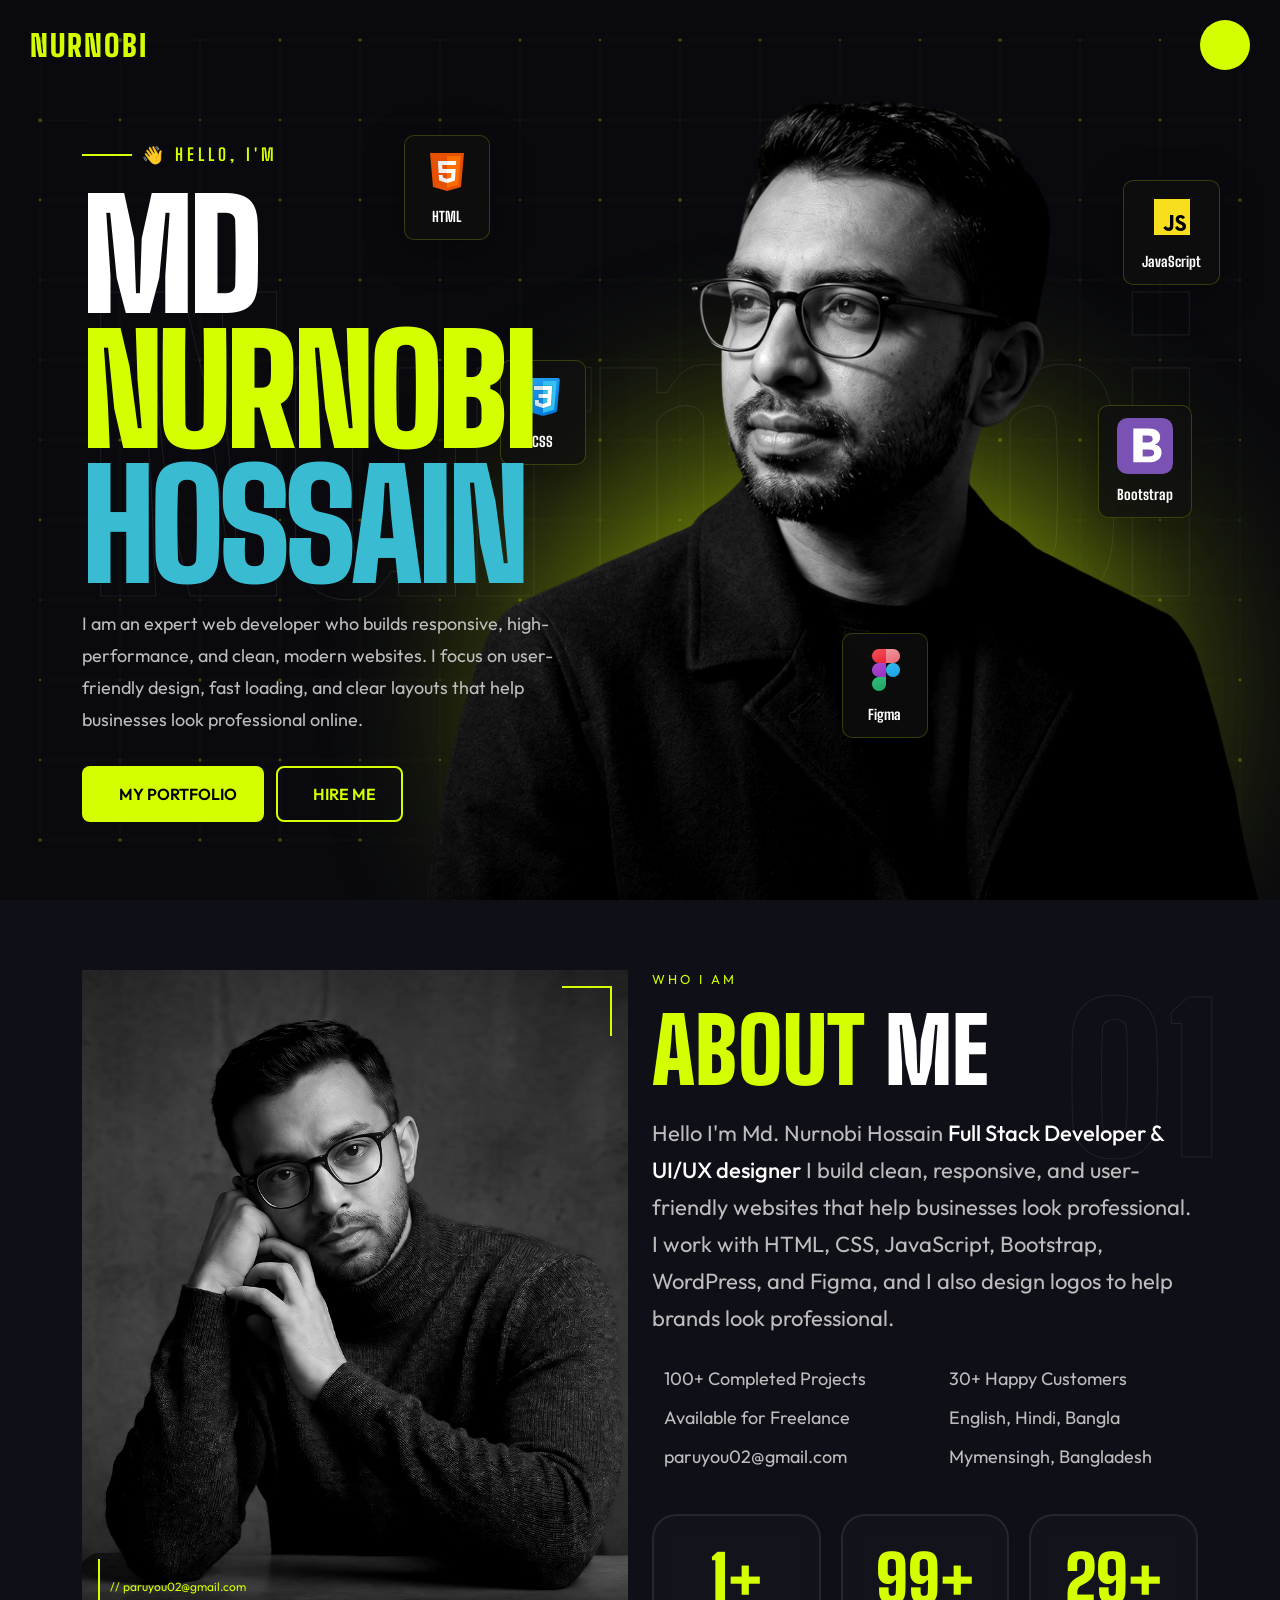
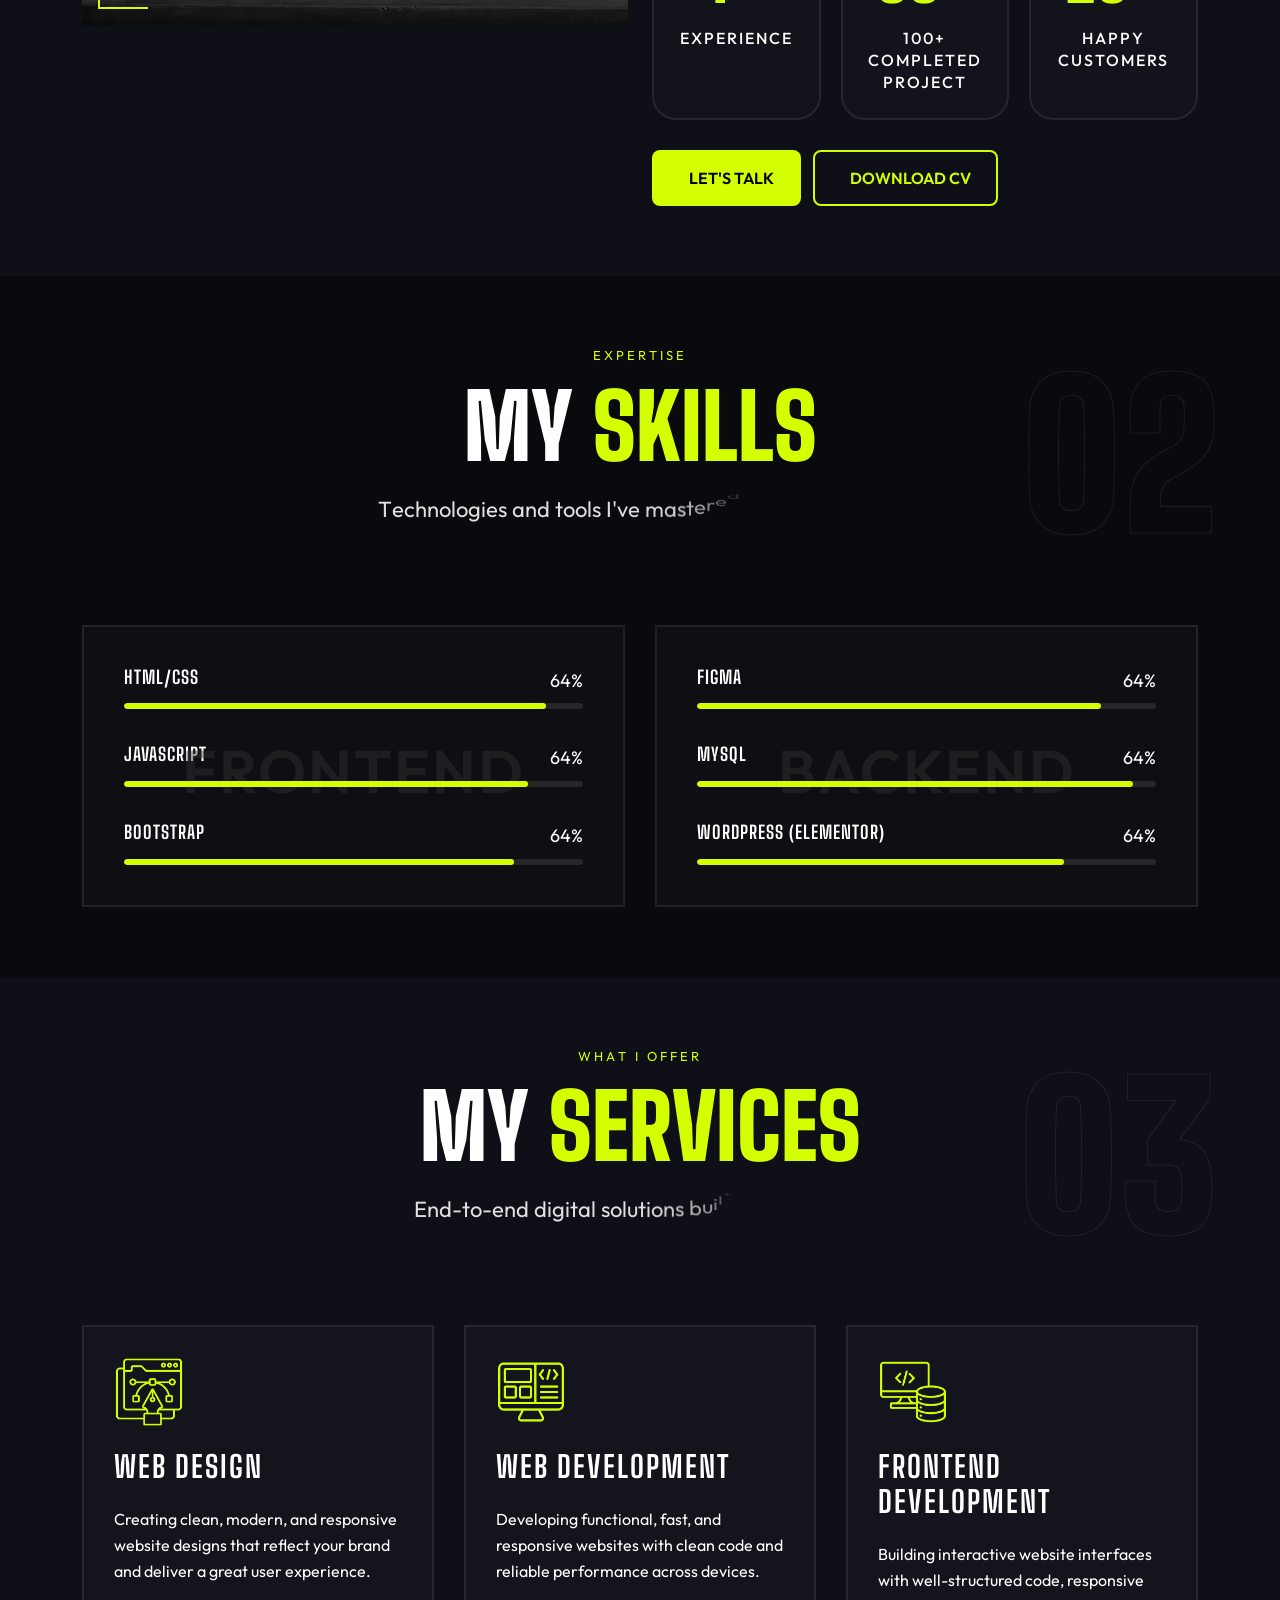
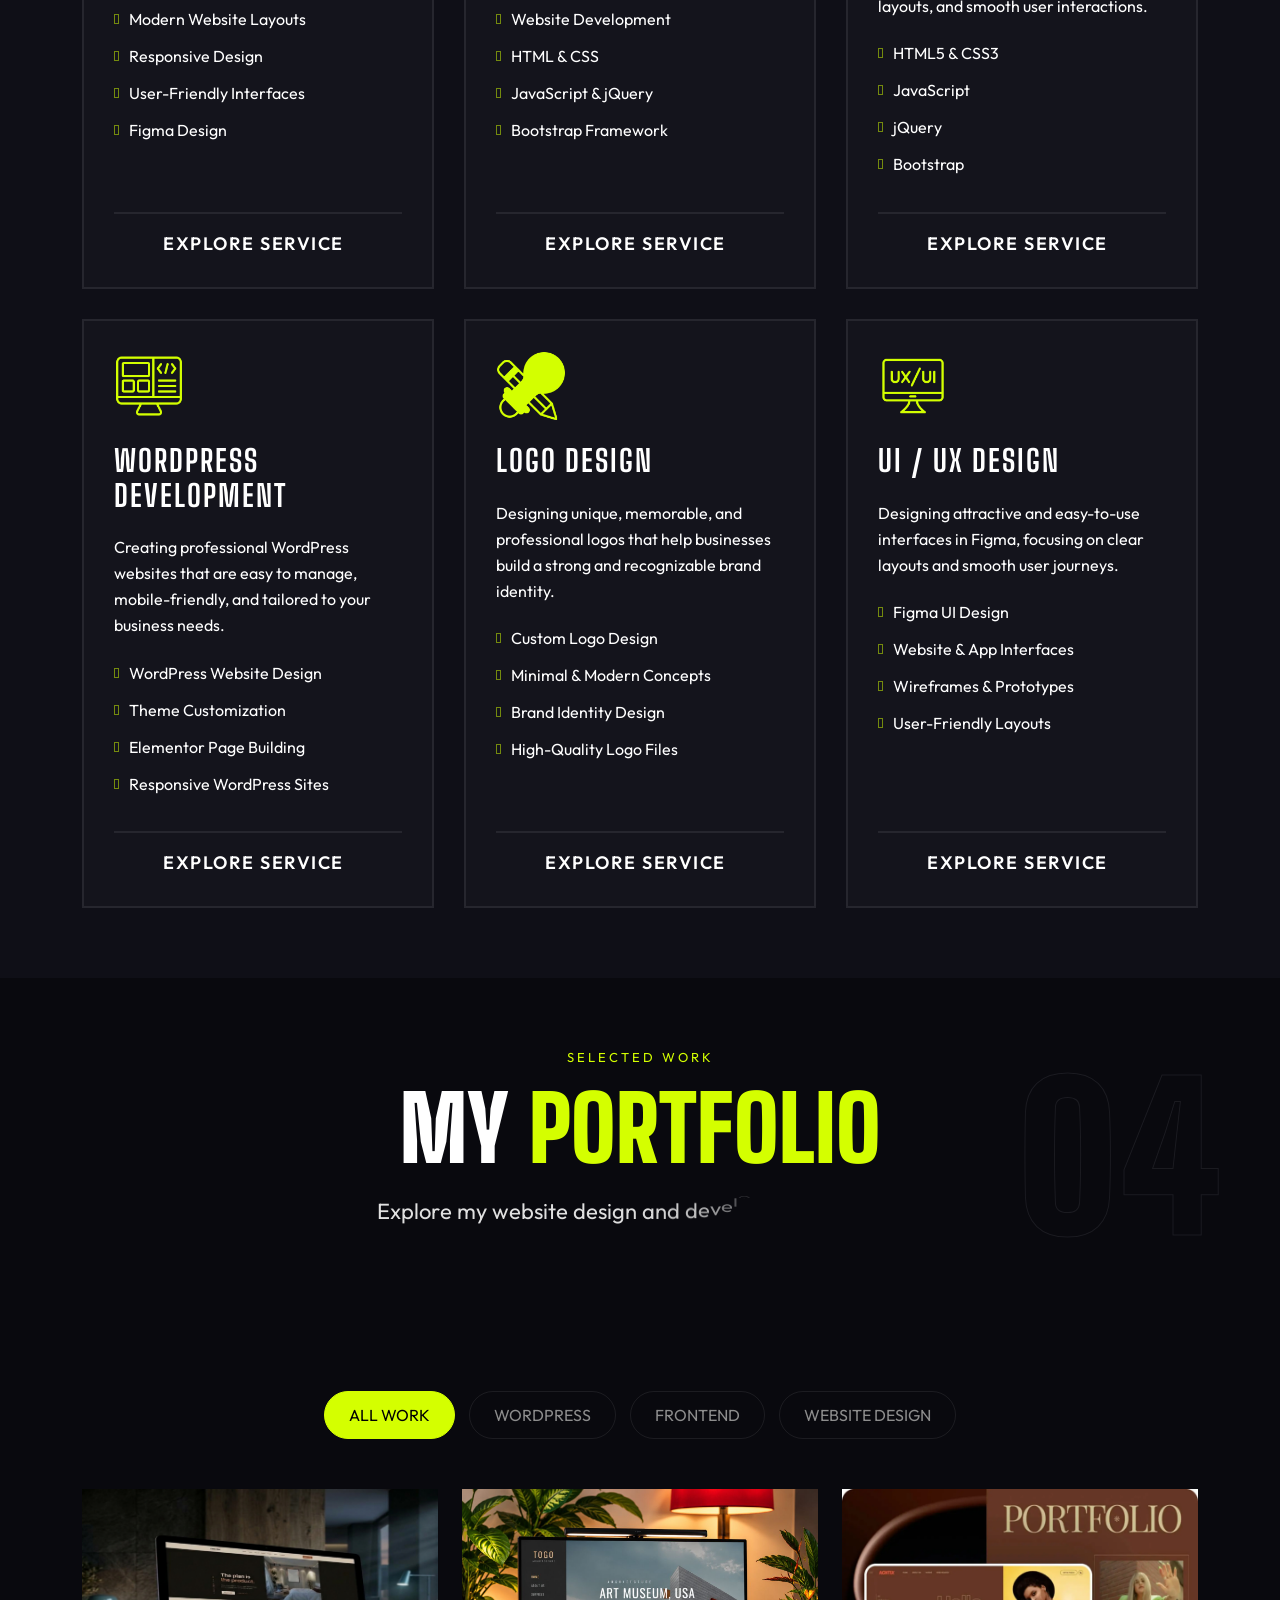
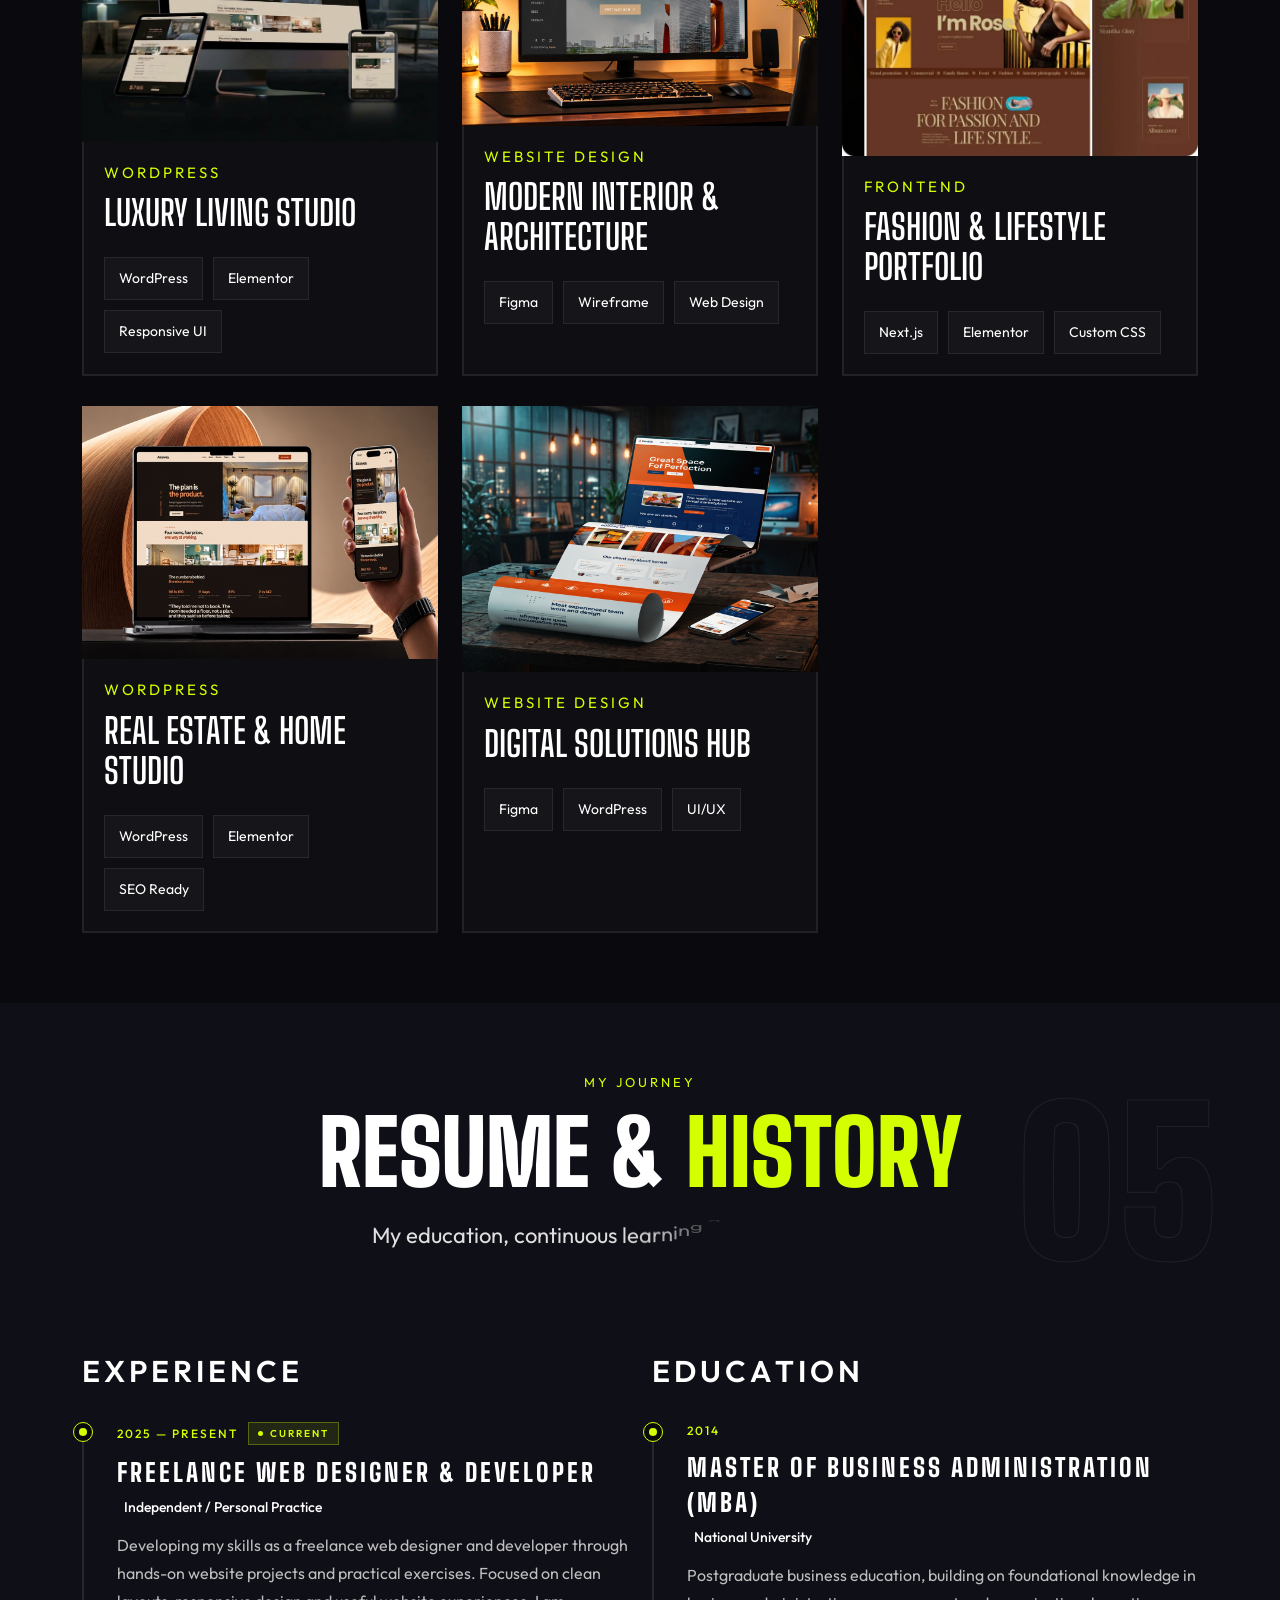
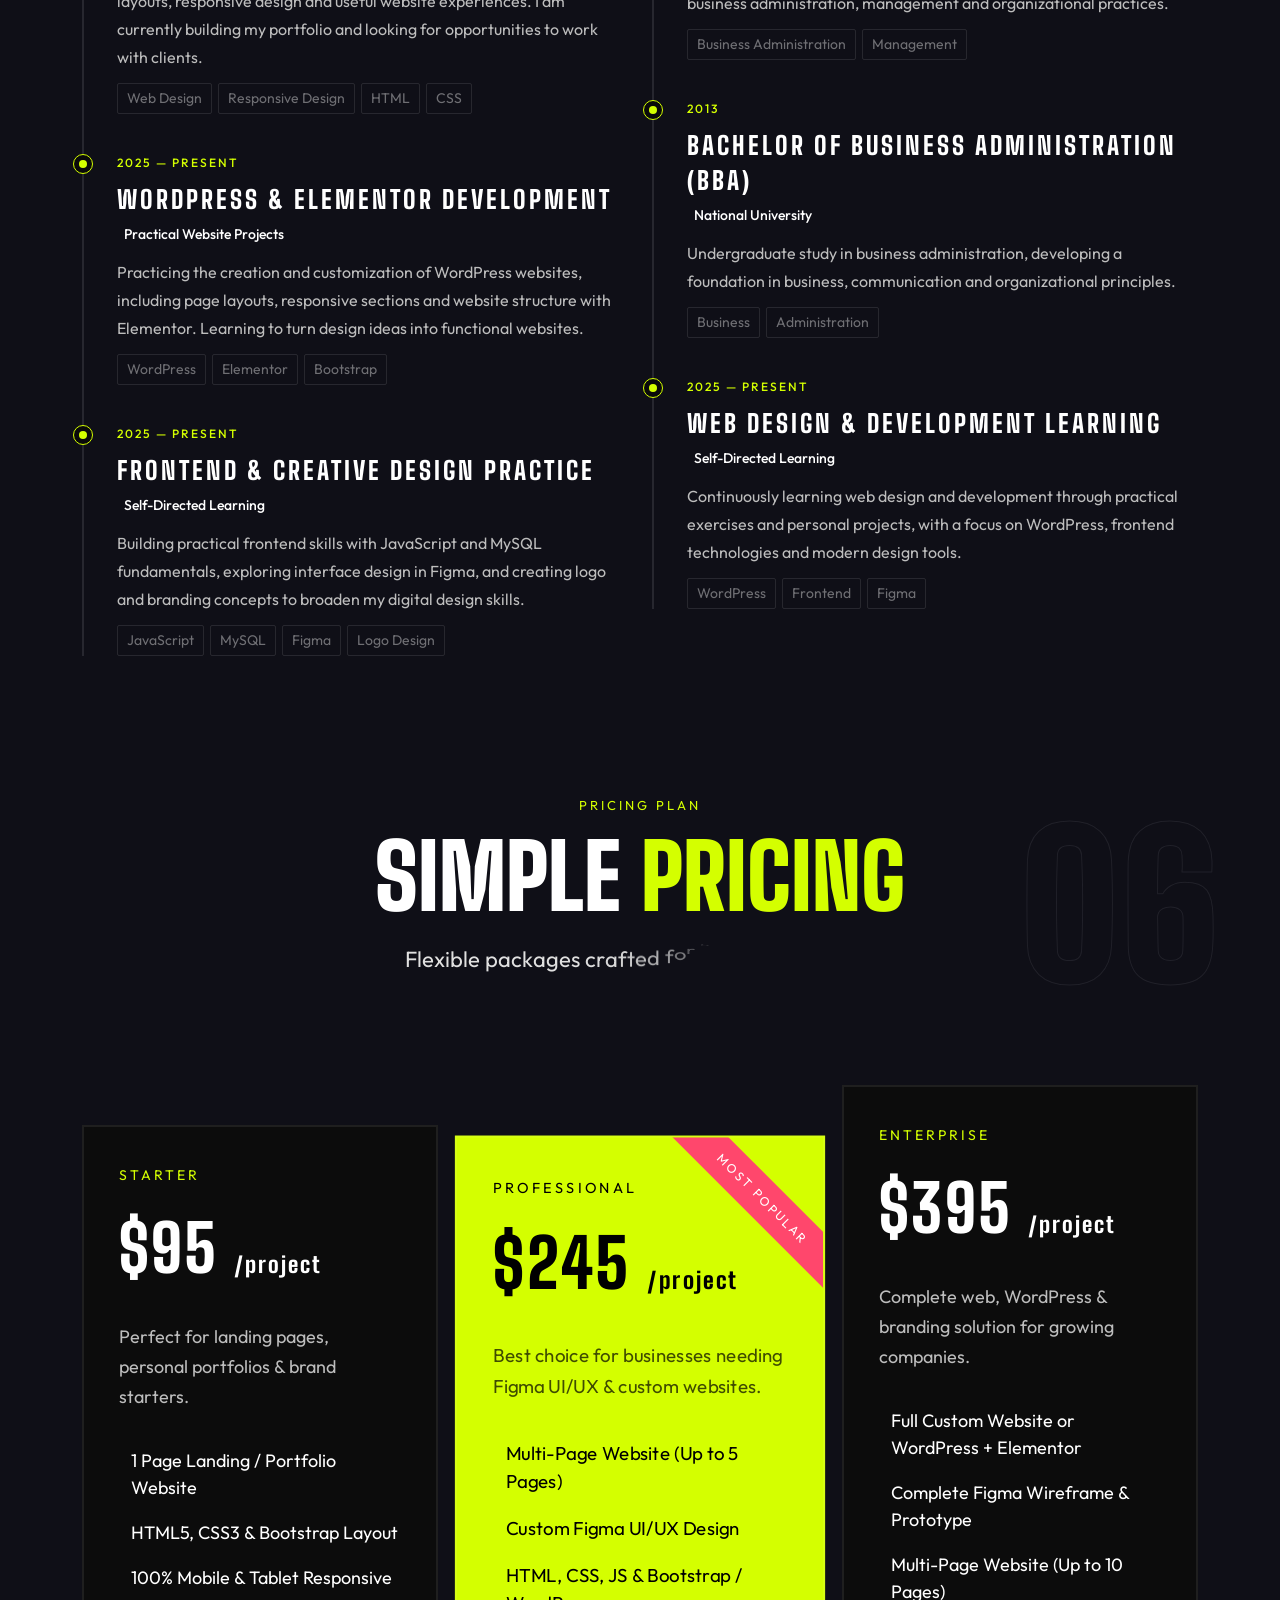
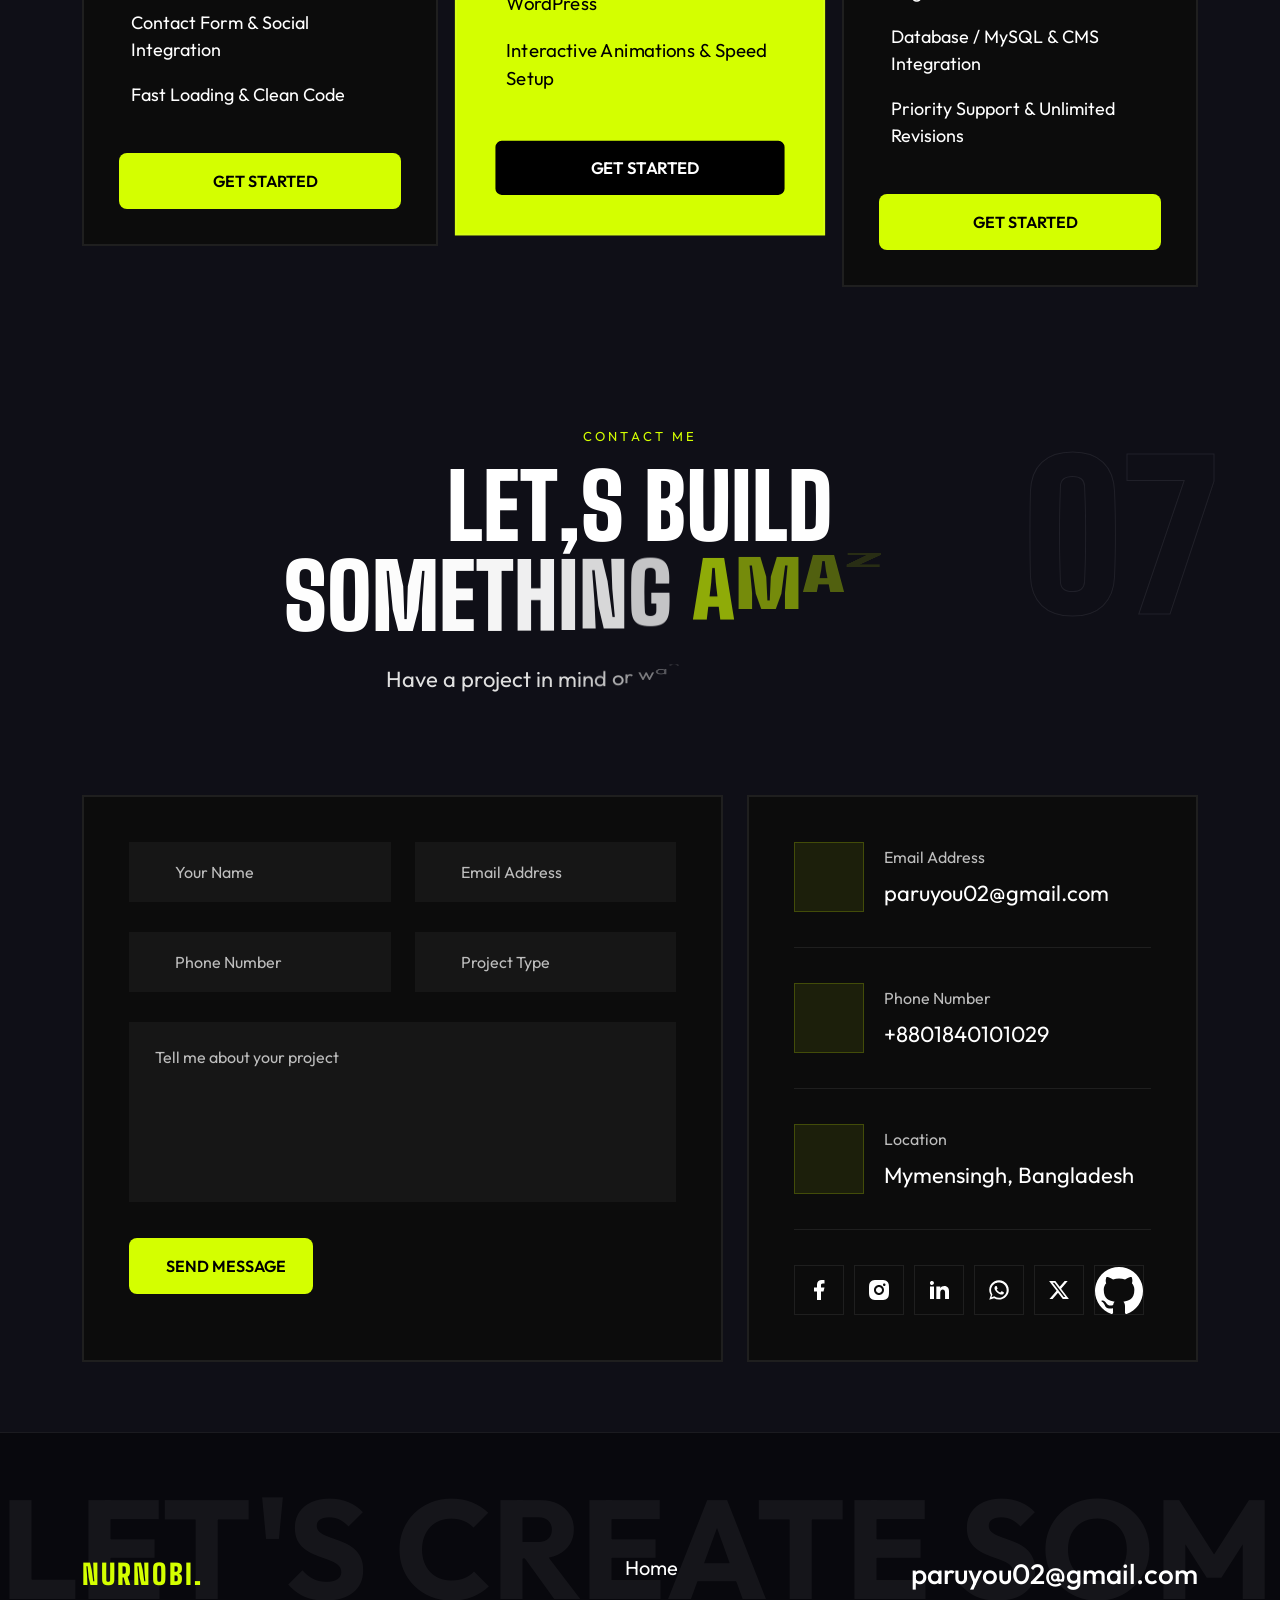
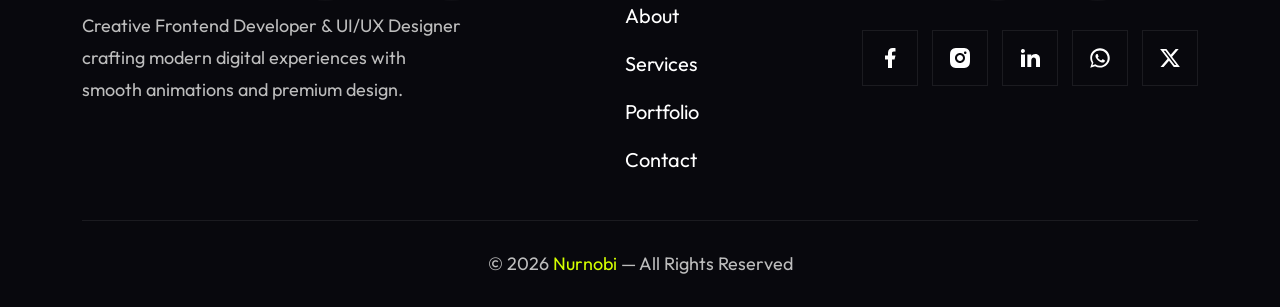
==== commit 522a2c2f: "Update index.html" ====
--- a/index.html
+++ b/index.html
@@ -721,7 +721,7 @@
                                 </li>
                                  <li>
                                     <i class="ti ti-circle-check"></i>
-                                    Multi-Page Website (Up to 5 Pages)
+                                    Multi-Page Website (Up to 10 Pages)
                                 </li>
                                 <li>
                                     <i class="ti ti-circle-check"></i>
@@ -937,4 +937,4 @@
 </body>
 
 
-</html>+</html>
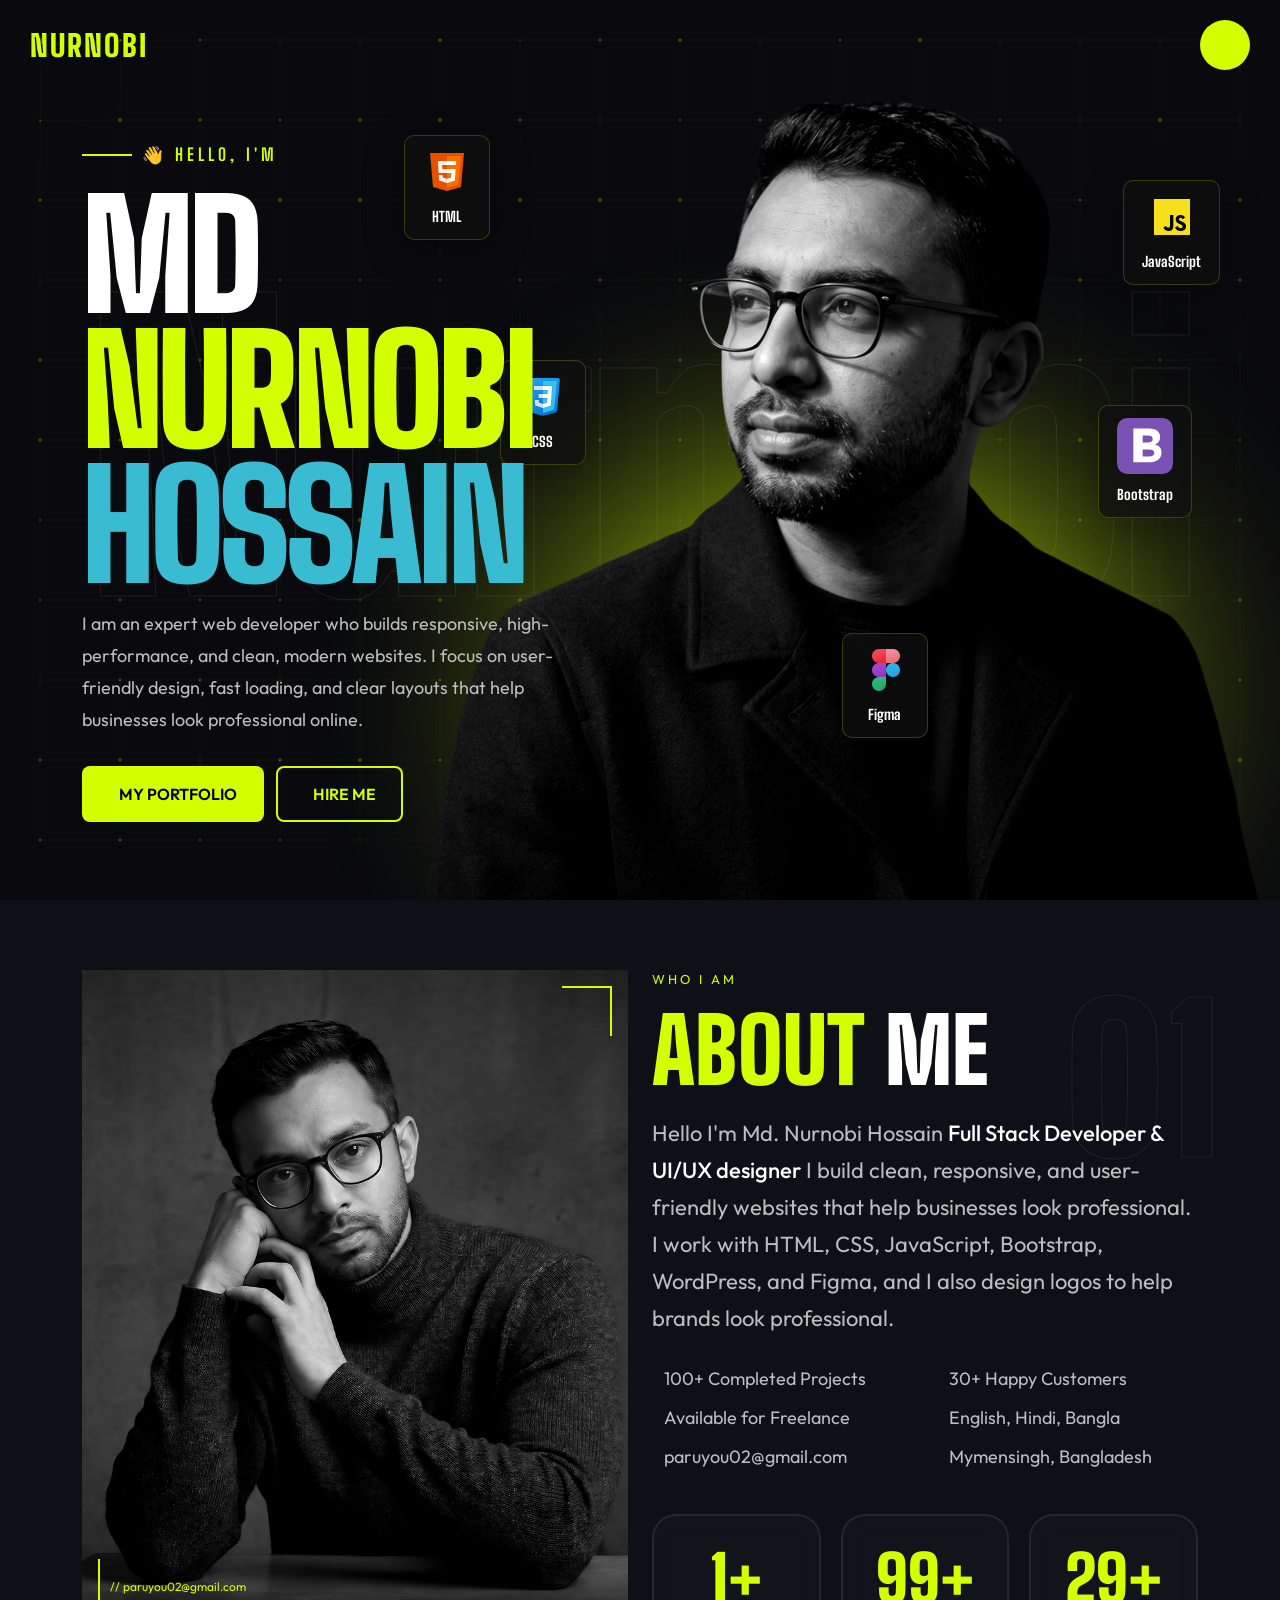
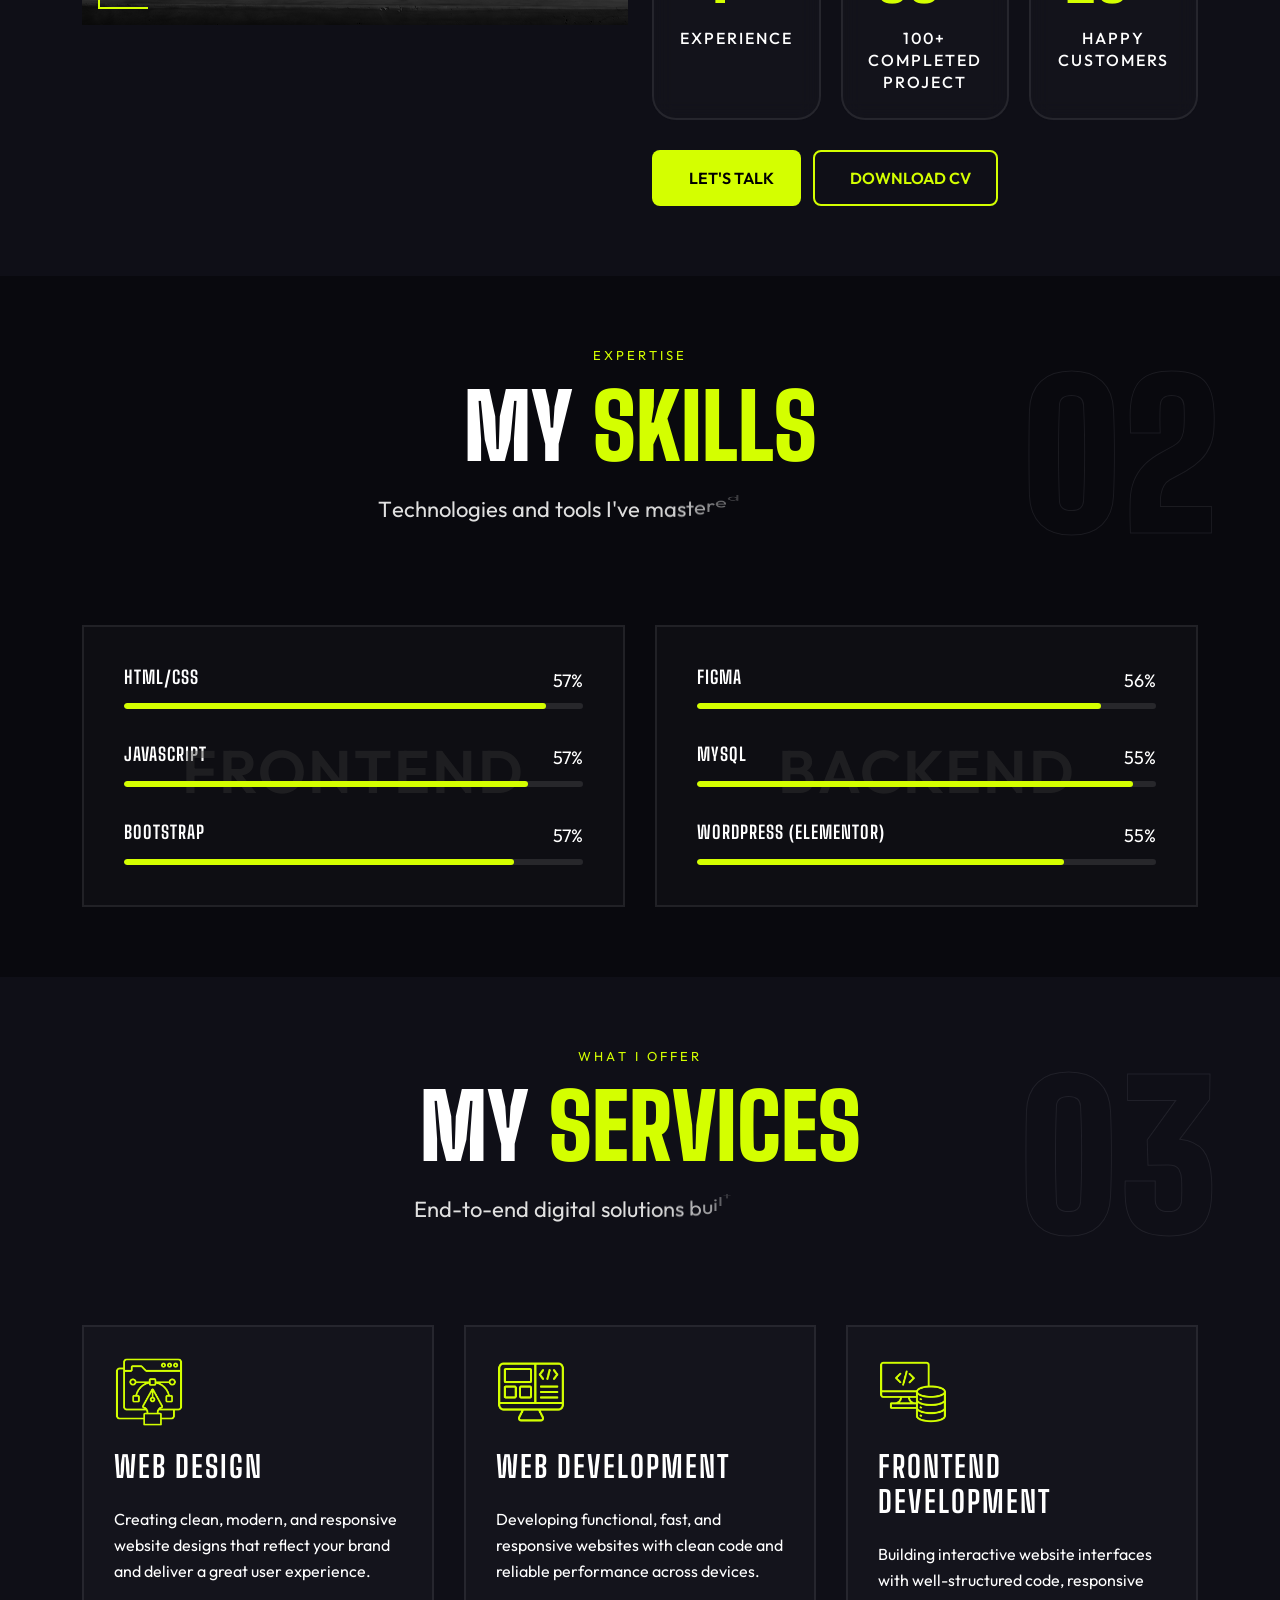
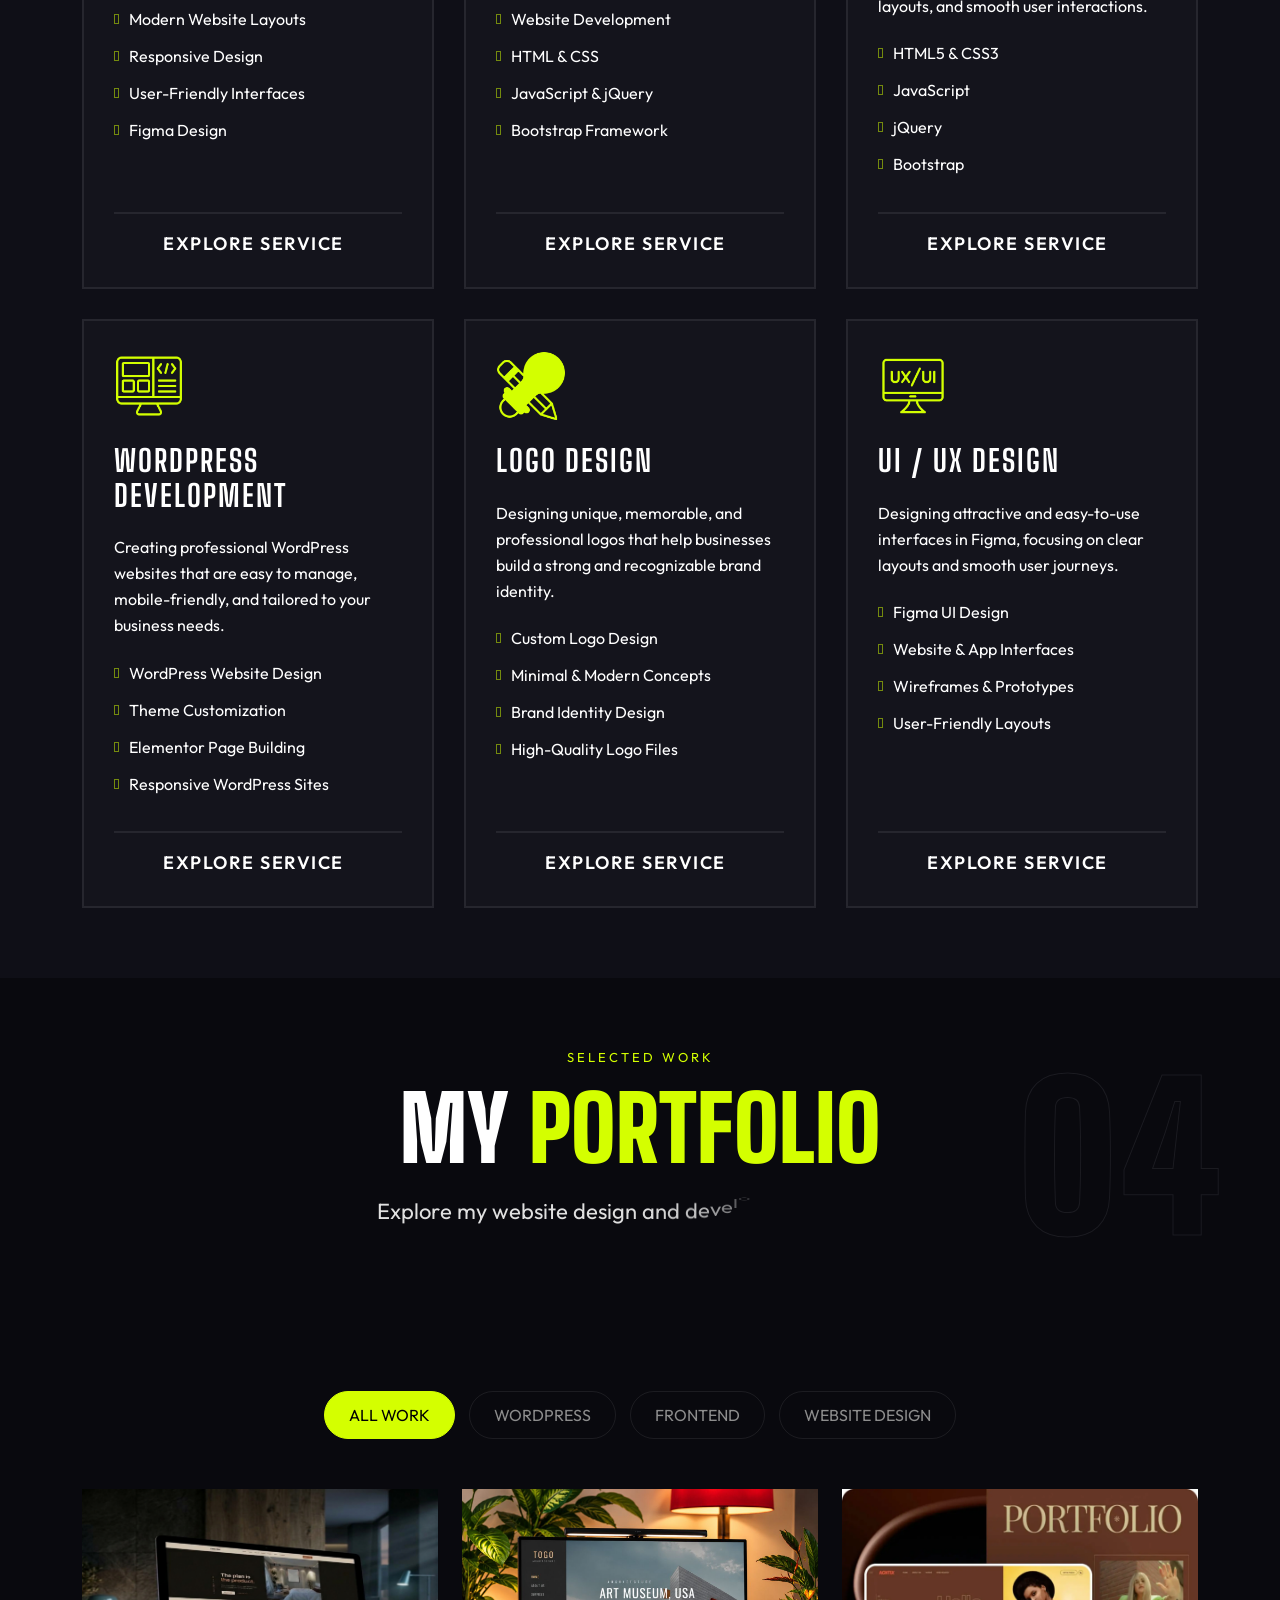
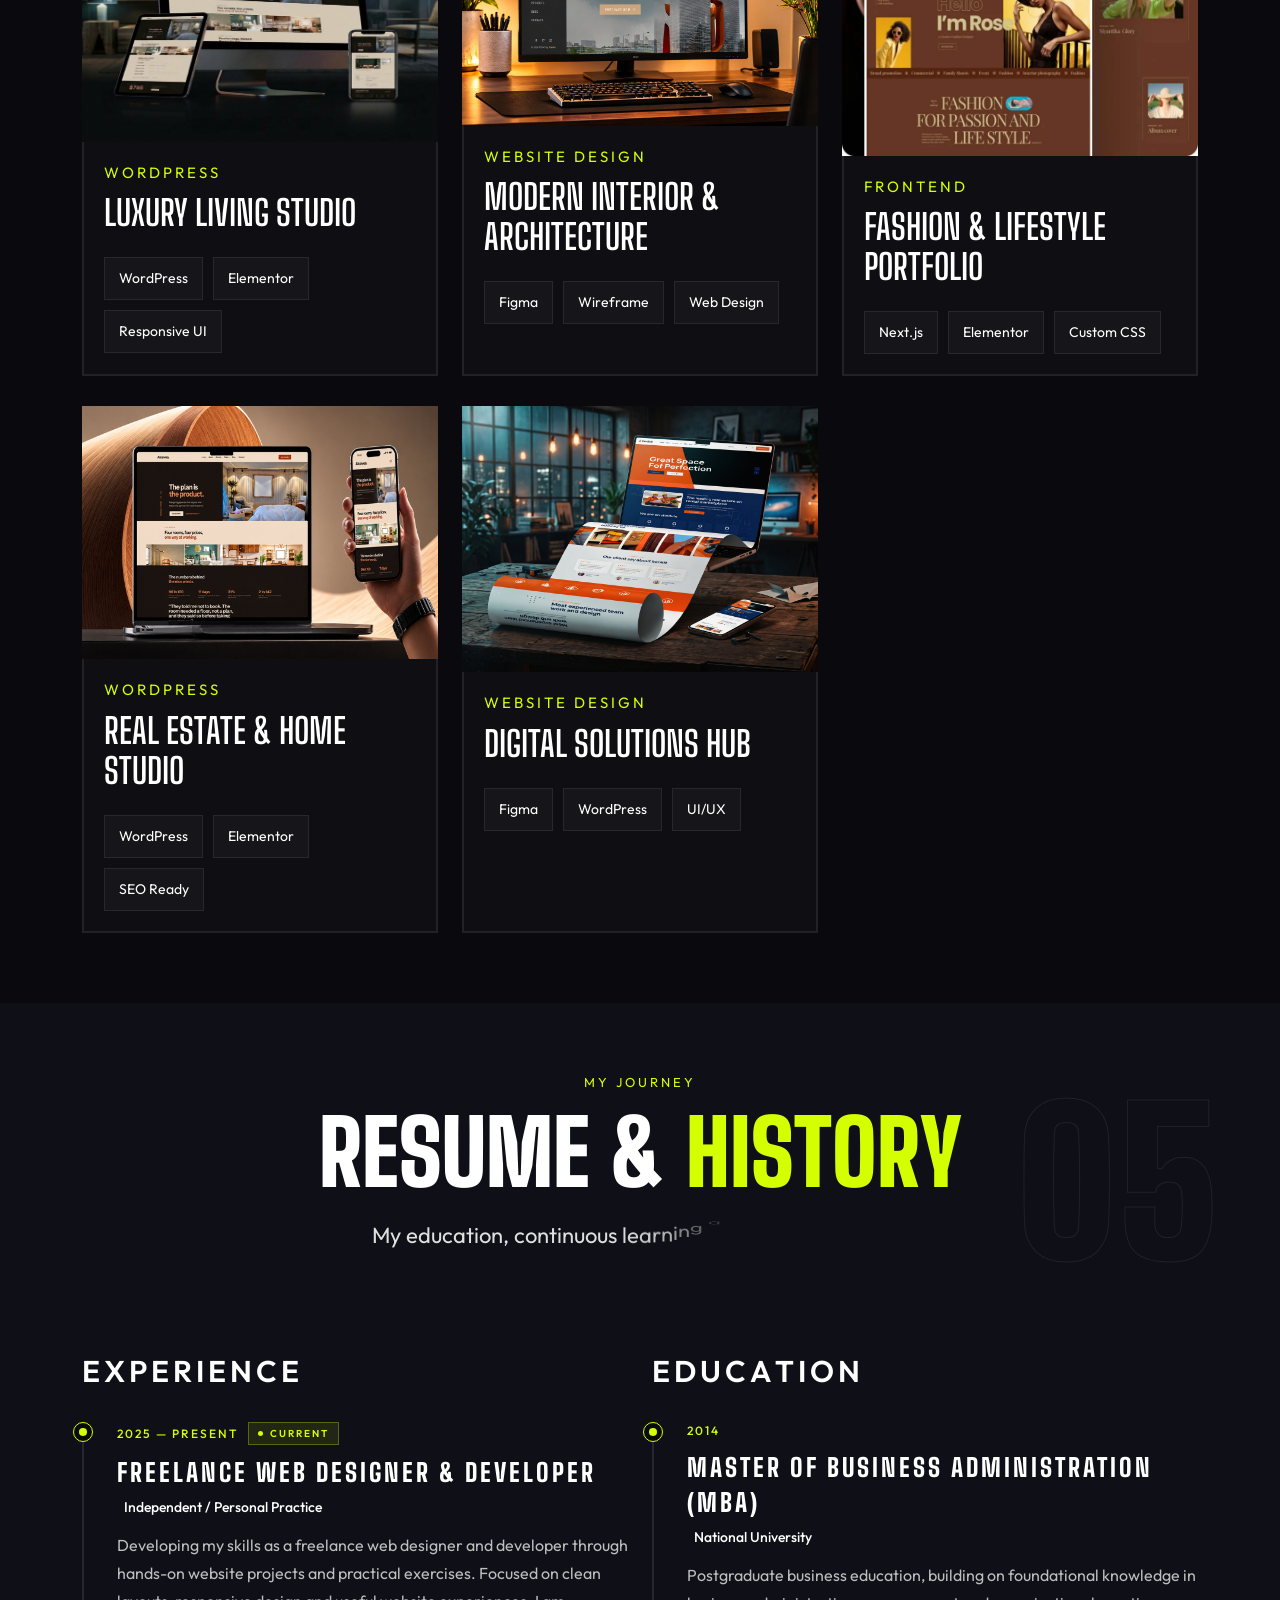
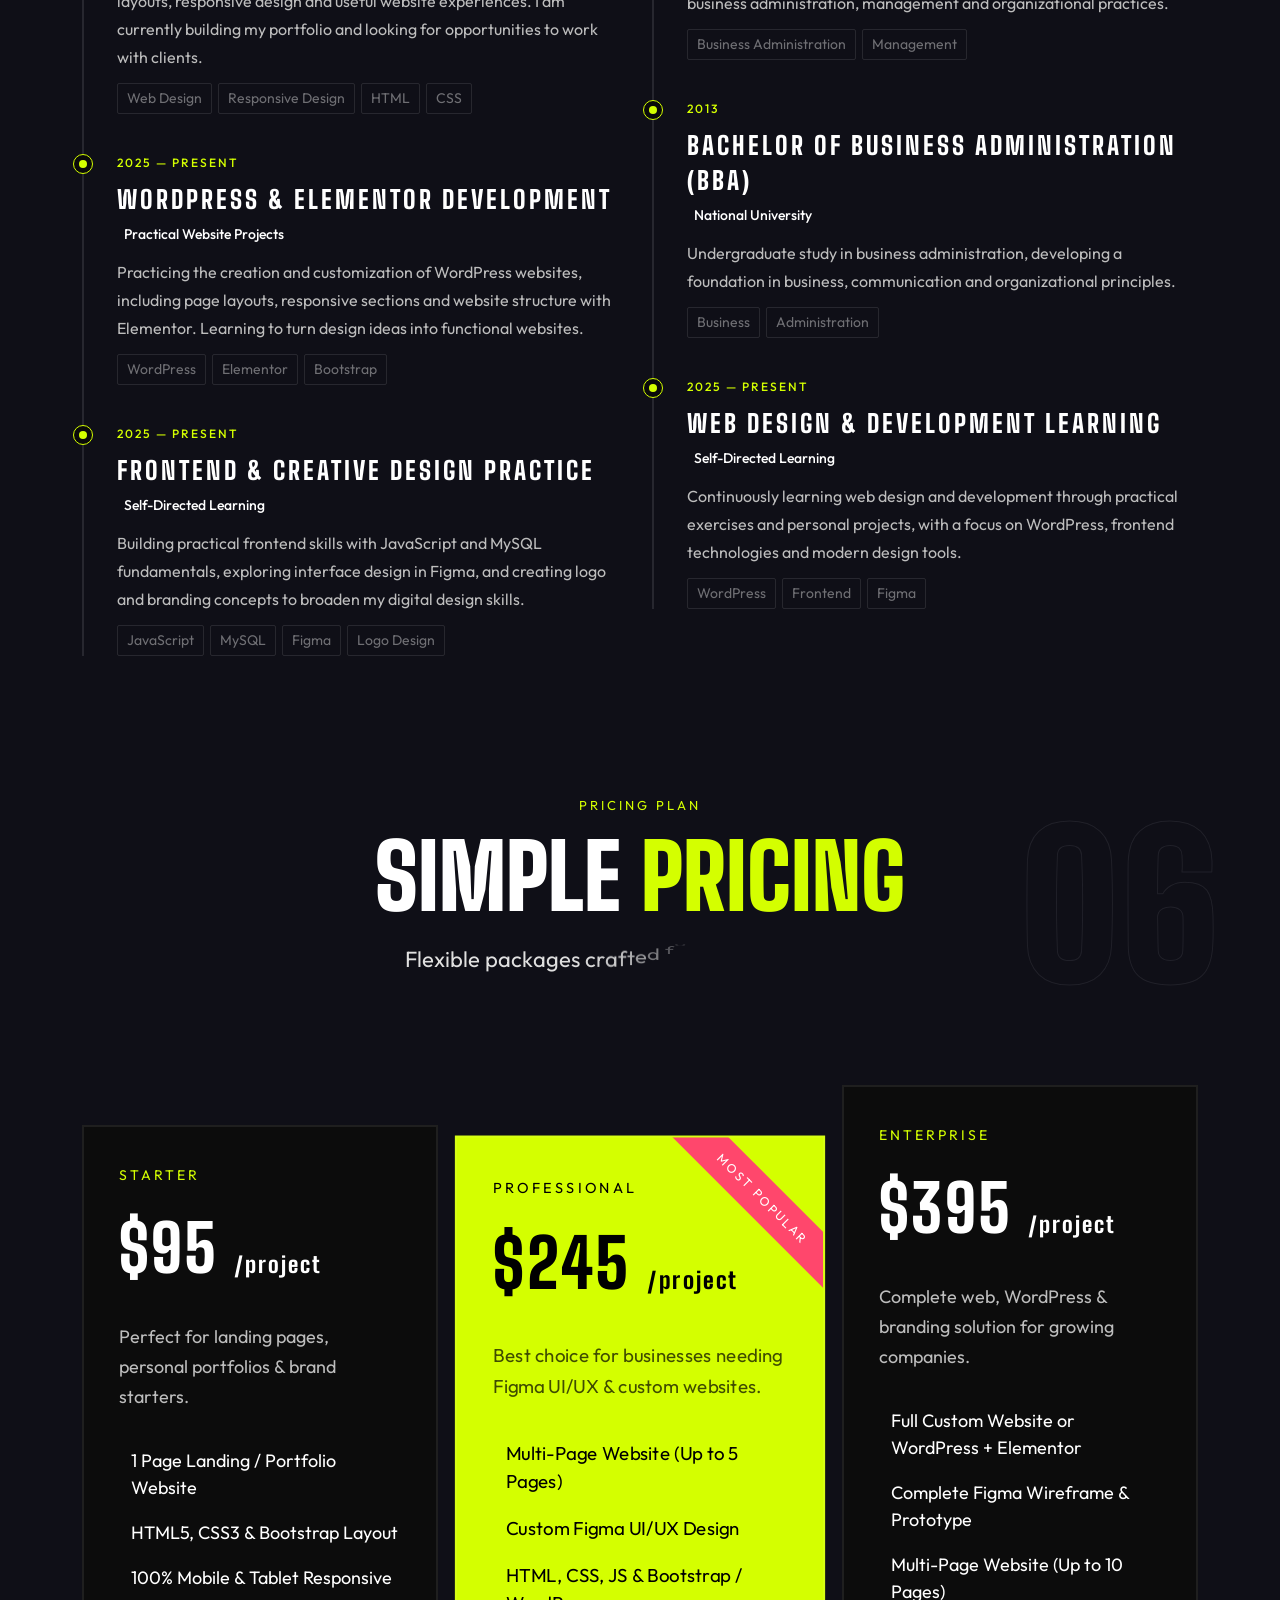
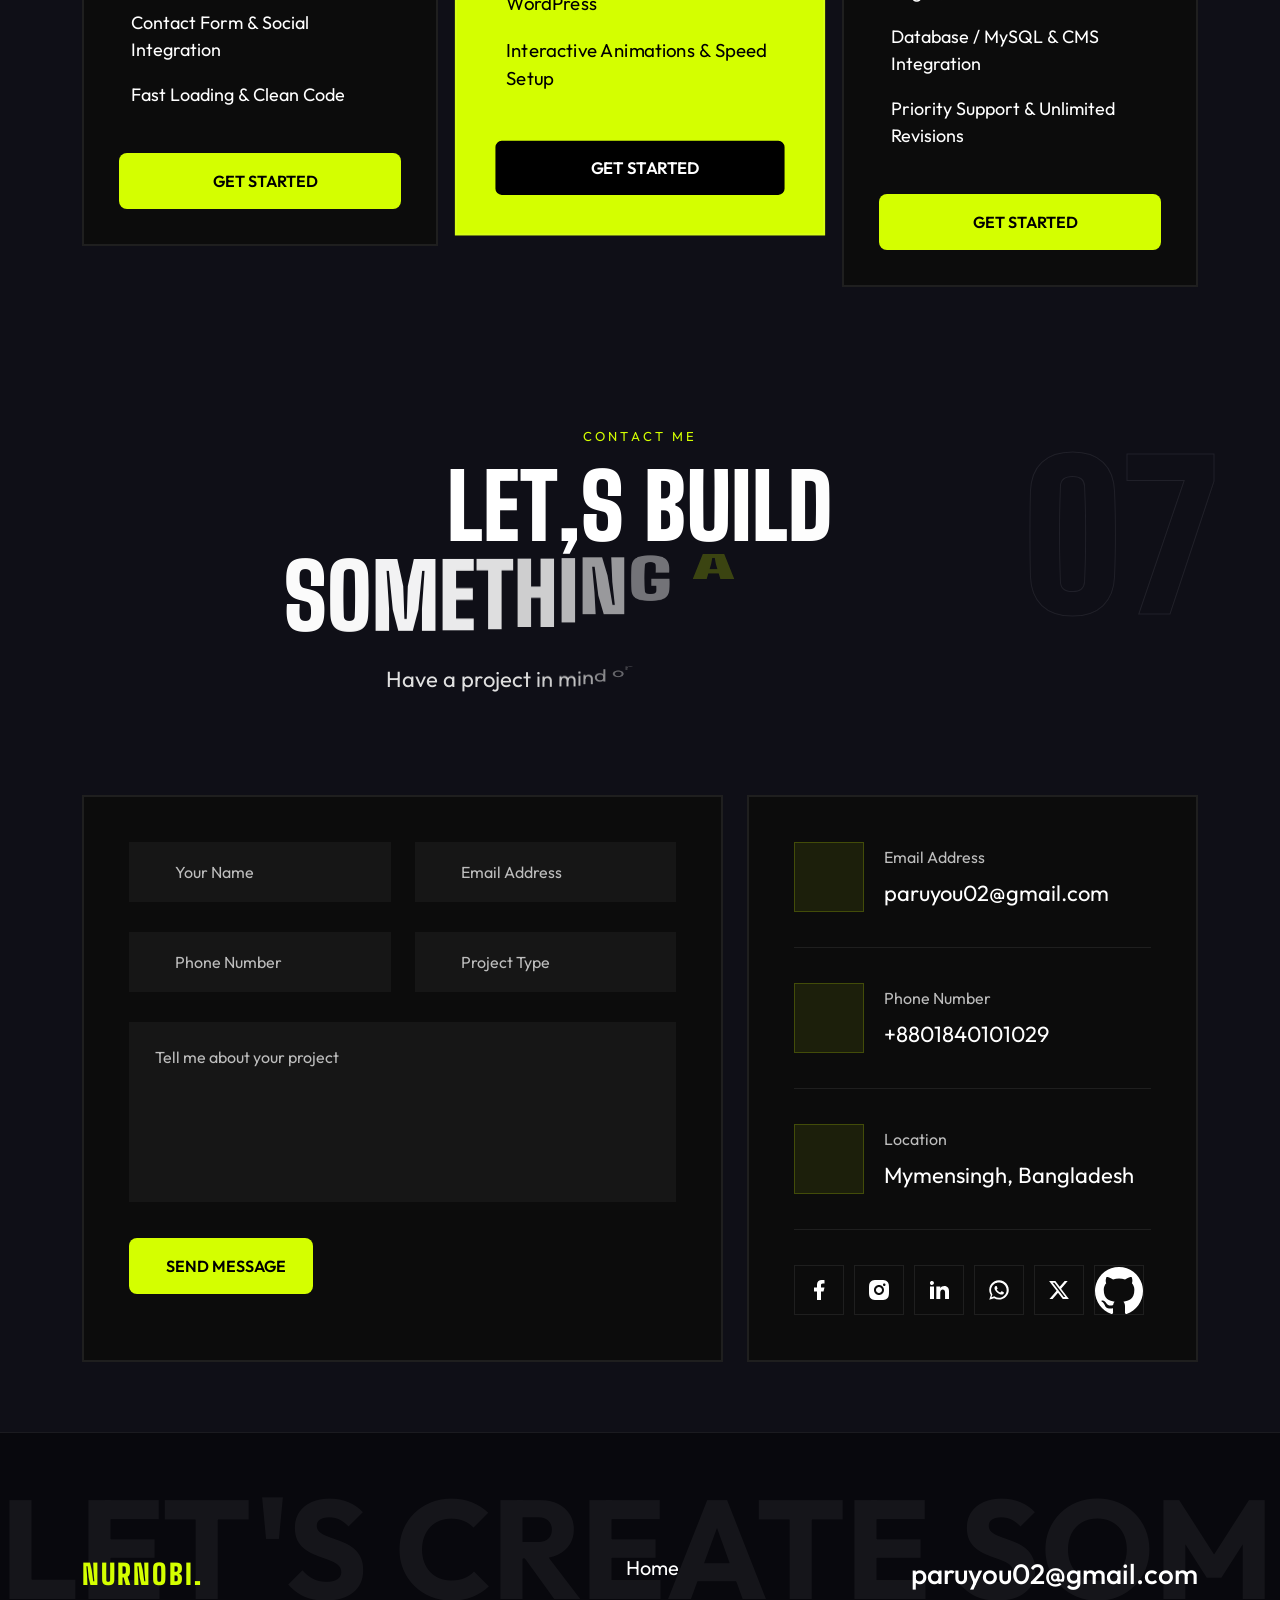
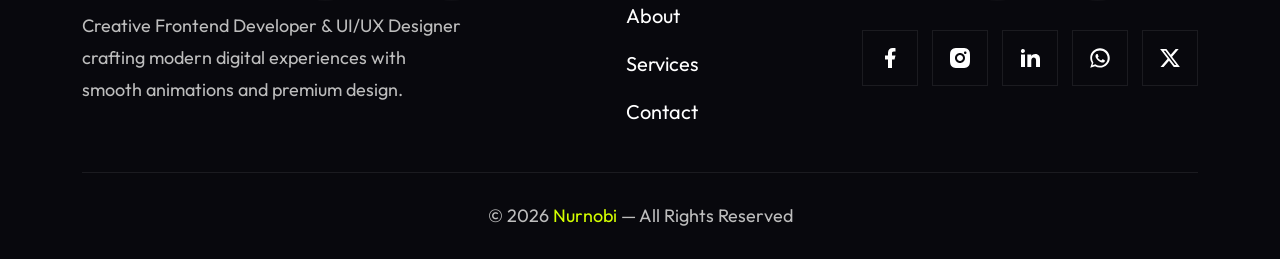
==== commit b5c15ce9: "Update index.html" ====
--- a/index.html
+++ b/index.html
@@ -889,7 +889,7 @@
                         <li><a href="#hero">Home</a></li>
                         <li><a href="#about">About</a></li>
                         <li><a href="#service">Services</a></li>
-                        <li><a href="#portfolio">Portfolio</a></li>
+                        
                         <li><a href="#contact">Contact</a></li>
                     </ul>
                 </div>
